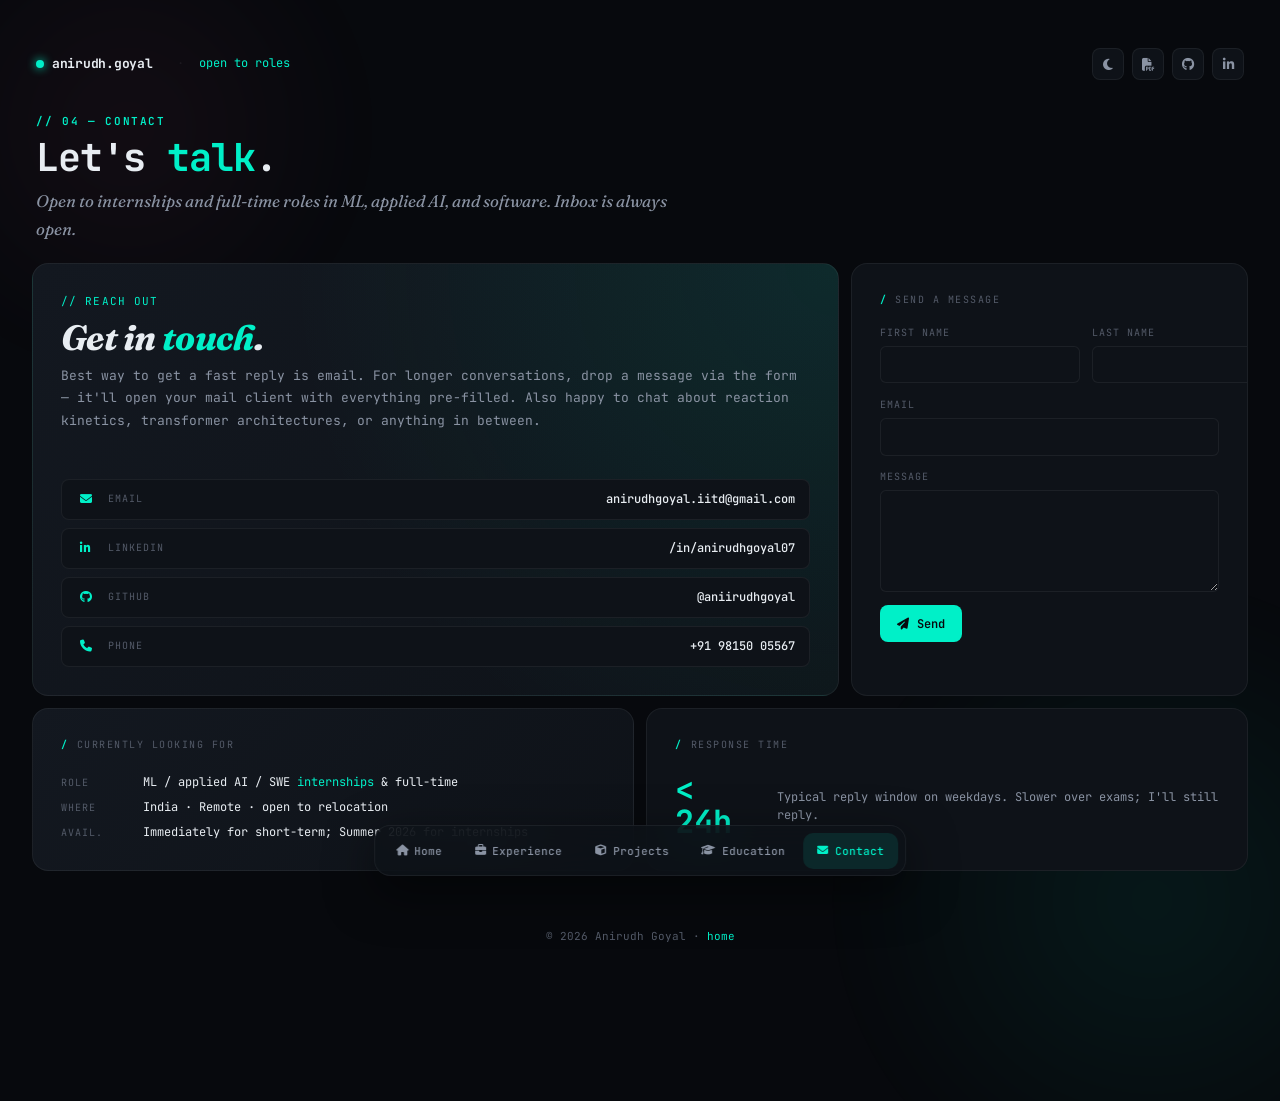
==== contact.html @ c74dbbbf "Initial commit: Portfolio" ====
<!DOCTYPE html>
<html lang="en">
<head>
<meta charset="UTF-8">
<meta name="viewport" content="width=device-width, initial-scale=1.0">
<title>Contact — Anirudh Goyal</title>
<meta name="description" content="Contact Anirudh Goyal — IIT Delhi Chemical Engineering. Open to ML, applied AI, and software roles.">

<link rel="preconnect" href="https://fonts.googleapis.com">
<link rel="preconnect" href="https://fonts.gstatic.com" crossorigin>
<link href="https://fonts.googleapis.com/css2?family=JetBrains+Mono:wght@300;400;500;600;700&family=Fraunces:ital,opsz,wght@0,9..144,400;0,9..144,500;0,9..144,700;1,9..144,400;1,9..144,500&display=swap" rel="stylesheet">
<link rel="stylesheet" href="https://cdnjs.cloudflare.com/ajax/libs/font-awesome/6.4.0/css/all.min.css">
<link rel="stylesheet" href="style.css">
</head>
<body>

<div class="app">

    <header class="statusbar">
        <div class="statusbar-left">
            <a href="index.html" class="brand">
                <span class="dot"></span>
                anirudh.goyal
            </a>
            <span class="statusbar-meta">
                <span class="sep">·</span>
                <span class="accent-text">open to roles</span>
            </span>
        </div>
        <div class="statusbar-right">
            <button class="icon-btn" id="theme-toggle" aria-label="Toggle theme">
                <i class="fas fa-moon"></i>
            </button>
            <a class="icon-btn" href="Anirudh_Goyal_Tech_CV.pdf" target="_blank" rel="noopener" title="Resume PDF">
                <i class="fas fa-file-pdf"></i>
            </a>
            <a class="icon-btn" href="https://github.com/aniirudhgoyal" target="_blank" rel="noopener" title="GitHub">
                <i class="fab fa-github"></i>
            </a>
            <a class="icon-btn" href="https://www.linkedin.com/in/anirudhgoyal07/" target="_blank" rel="noopener" title="LinkedIn">
                <i class="fab fa-linkedin-in"></i>
            </a>
        </div>
    </header>

    <div class="page-header">
        <p class="page-eyebrow">// 04 — Contact</p>
        <h1 class="page-title">Let's <span class="accent">talk</span>.</h1>
        <p class="page-subtitle">Open to internships and full-time roles in ML, applied AI, and software. Inbox is always open.</p>
    </div>

    <div class="bento">

        <!-- Main contact card -->
        <section class="tile tile-4x2 tile-contact interactive">
            <p class="contact-pre">// reach out</p>
            <h3 class="contact-title">Get in <span class="accent">touch</span>.</h3>
            <p class="contact-text">
                Best way to get a fast reply is email. For longer conversations, drop a message via the form — it'll open your mail client with everything pre-filled. Also happy to chat about reaction kinetics, transformer architectures, or anything in between.
            </p>
            <div class="contact-links">
                <a class="contact-row" href="mailto:anirudhgoyal.iitd@gmail.com">
                    <span class="icon"><i class="fas fa-envelope"></i></span>
                    <span class="label">Email</span>
                    <span class="value">anirudhgoyal.iitd@gmail.com</span>
                </a>
                <a class="contact-row" href="https://www.linkedin.com/in/anirudhgoyal07/" target="_blank" rel="noopener">
                    <span class="icon"><i class="fab fa-linkedin-in"></i></span>
                    <span class="label">LinkedIn</span>
                    <span class="value">/in/anirudhgoyal07</span>
                </a>
                <a class="contact-row" href="https://github.com/aniirudhgoyal" target="_blank" rel="noopener">
                    <span class="icon"><i class="fab fa-github"></i></span>
                    <span class="label">GitHub</span>
                    <span class="value">@aniirudhgoyal</span>
                </a>
                <a class="contact-row" href="tel:+919815005567">
                    <span class="icon"><i class="fas fa-phone"></i></span>
                    <span class="label">Phone</span>
                    <span class="value">+91 98150 05567</span>
                </a>
            </div>
        </section>

        <!-- Contact form -->
        <section class="tile tile-2x2 interactive">
            <div class="tile-label"><span class="num">/</span> Send a message</div>
            <form id="contact-form" class="contact-form">
                <div class="form-row">
                    <div class="form-field">
                        <label for="fn">First name</label>
                        <input type="text" id="fn" name="first_name" autocomplete="given-name" required>
                    </div>
                    <div class="form-field">
                        <label for="ln">Last name</label>
                        <input type="text" id="ln" name="last_name" autocomplete="family-name" required>
                    </div>
                </div>
                <div class="form-field">
                    <label for="em">Email</label>
                    <input type="email" id="em" name="email" autocomplete="email" required>
                </div>
                <div class="form-field">
                    <label for="msg">Message</label>
                    <textarea id="msg" name="message" rows="5" required></textarea>
                </div>
                <button type="submit" class="btn btn-primary" style="align-self: flex-start;">
                    <i class="fas fa-paper-plane"></i> Send
                </button>
                <p class="form-status" role="status" aria-live="polite"></p>
            </form>
        </section>

        <!-- Currently looking for -->
        <section class="tile tile-3x1 tile-now interactive">
            <div class="tile-label"><span class="num">/</span> Currently looking for</div>
            <div class="now-grid" style="gap: 0.4rem;">
                <div class="now-row">
                    <div class="key">Role</div>
                    <div class="val">ML / applied AI / SWE <span class="accent">internships</span> &amp; full-time</div>
                </div>
                <div class="now-row">
                    <div class="key">Where</div>
                    <div class="val">India · Remote · open to relocation</div>
                </div>
                <div class="now-row">
                    <div class="key">Avail.</div>
                    <div class="val">Immediately for short-term; Summer 2026 for internships</div>
                </div>
            </div>
        </section>

        <!-- Response time -->
        <section class="tile tile-3x1 interactive">
            <div class="tile-label"><span class="num">/</span> Response time</div>
            <div style="display: flex; align-items: center; gap: 1rem; flex: 1;">
                <div style="font-family: var(--mono); font-size: 2rem; font-weight: 700; color: var(--accent); line-height: 1;">&lt; 24h</div>
                <div style="font-size: 12px; color: var(--text-dim); line-height: 1.5;">
                    Typical reply window on weekdays. Slower over exams; I'll still reply.
                </div>
            </div>
        </section>

    </div>

    <footer class="foot">
        © 2026 Anirudh Goyal · <a href="index.html">home</a>
    </footer>
</div>

<nav class="dock" aria-label="Site navigation">
    <a href="index.html"><i class="fas fa-house"></i><span>Home</span></a>
    <a href="experience.html"><i class="fas fa-briefcase"></i><span>Experience</span></a>
    <a href="projects.html"><i class="fas fa-cube"></i><span>Projects</span></a>
    <a href="education.html"><i class="fas fa-graduation-cap"></i><span>Education</span></a>
    <a href="contact.html"><i class="fas fa-envelope"></i><span>Contact</span></a>
</nav>

<script src="script.js" defer></script>
</body>
</html>
---- style.css ----
/* =============================================================
   ANIRUDH GOYAL — BENTO PORTFOLIO (multi-page)
   ============================================================= */

:root {
    --bg: #07090d;
    --tile: #0e1218;
    --tile-2: #131820;
    --border: rgba(255, 255, 255, 0.06);
    --border-bright: rgba(0, 240, 200, 0.4);
    --text: #e8edf2;
    --text-dim: #8a93a3;
    --text-faint: #535a68;
    --accent: #00f0c8;
    --accent-soft: rgba(0, 240, 200, 0.1);
    --pink: #ff6b9d;
    --yellow: #ffd166;
    --mono: 'JetBrains Mono', ui-monospace, Menlo, monospace;
    --serif: 'Fraunces', Georgia, serif;
    --radius: 16px;
    --tile-pad: clamp(1.25rem, 2.5vw, 1.75rem);
}

body.light {
    --bg: #f5f1e8;
    --tile: #faf6ec;
    --tile-2: #f0eadc;
    --border: rgba(20, 25, 30, 0.08);
    --border-bright: rgba(0, 122, 90, 0.4);
    --text: #1a1d22;
    --text-dim: #555b66;
    --text-faint: #8a8f99;
    --accent: #007a5a;
    --accent-soft: rgba(0, 122, 90, 0.08);
}

* { margin: 0; padding: 0; box-sizing: border-box; }
html { scroll-behavior: smooth; }
body {
    font-family: var(--mono);
    background: var(--bg);
    color: var(--text);
    line-height: 1.65;
    font-size: 14px;
    -webkit-font-smoothing: antialiased;
    overflow-x: hidden;
    min-height: 100vh;
    padding-bottom: 100px;
}

/* Background glows */
body::before {
    content: '';
    position: fixed;
    width: 60vw;
    height: 60vw;
    bottom: -30vw;
    right: -20vw;
    background: radial-gradient(circle, var(--accent) 0%, transparent 60%);
    opacity: 0.07;
    pointer-events: none;
    z-index: 0;
    filter: blur(40px);
}
body::after {
    content: '';
    position: fixed;
    width: 40vw;
    height: 40vw;
    top: -10vw;
    left: -10vw;
    background: radial-gradient(circle, var(--pink) 0%, transparent 70%);
    opacity: 0.05;
    pointer-events: none;
    z-index: 0;
    filter: blur(40px);
}

::selection { background: var(--accent); color: var(--bg); }
::-webkit-scrollbar { width: 10px; }
::-webkit-scrollbar-track { background: var(--bg); }
::-webkit-scrollbar-thumb { background: rgba(255,255,255,0.08); border-radius: 5px; }
::-webkit-scrollbar-thumb:hover { background: var(--accent); }

/* =============================================================
   LAYOUT
   ============================================================= */

.app {
    max-width: 1280px;
    margin: 0 auto;
    padding: clamp(1rem, 3vw, 2rem);
    padding-top: clamp(1.5rem, 4vw, 2.5rem);
    position: relative;
    z-index: 1;
}

.statusbar {
    display: flex;
    align-items: center;
    justify-content: space-between;
    margin-bottom: 1.5rem;
    padding: 0.5rem 0.25rem;
    flex-wrap: wrap;
    gap: 1rem;
}
.statusbar-left {
    display: flex;
    align-items: center;
    gap: 1rem;
    font-size: 12px;
    color: var(--text-faint);
    flex-wrap: wrap;
}
.brand {
    font-family: var(--mono);
    font-weight: 700;
    font-size: 13px;
    color: var(--text);
    text-decoration: none;
    display: inline-flex;
    align-items: center;
    gap: 0.5rem;
    letter-spacing: -0.02em;
}
.brand .dot {
    width: 8px; height: 8px;
    background: var(--accent);
    border-radius: 50%;
    box-shadow: 0 0 10px var(--accent);
    animation: pulse 2s ease-in-out infinite;
}
@keyframes pulse {
    0%, 100% { opacity: 1; transform: scale(1); }
    50% { opacity: 0.4; transform: scale(1.3); }
}
.statusbar-meta {
    color: var(--text-faint);
}
.statusbar-meta .sep {
    margin: 0 0.5rem;
    color: var(--border);
}
.statusbar .accent-text { color: var(--accent); }
.statusbar-right {
    display: flex;
    gap: 0.5rem;
    align-items: center;
}
.icon-btn {
    width: 32px;
    height: 32px;
    border-radius: 8px;
    background: var(--tile);
    border: 1px solid var(--border);
    color: var(--text-dim);
    display: inline-flex;
    align-items: center;
    justify-content: center;
    cursor: pointer;
    transition: all 0.2s ease;
    text-decoration: none;
    font-size: 13px;
}
.icon-btn:hover {
    color: var(--accent);
    border-color: var(--border-bright);
    transform: translateY(-1px);
}

/* =============================================================
   PAGE HEADER (used on non-home pages)
   ============================================================= */

.page-header {
    margin-bottom: 1.25rem;
    padding: 0 0.25rem;
}
.page-eyebrow {
    font-size: 11px;
    color: var(--accent);
    text-transform: uppercase;
    letter-spacing: 0.15em;
    margin-bottom: 0.5rem;
    font-weight: 600;
}
.page-title {
    font-family: var(--mono);
    font-size: clamp(1.6rem, 3.5vw, 2.4rem);
    font-weight: 700;
    line-height: 1.05;
    letter-spacing: -0.03em;
    margin-bottom: 0.6rem;
    color: var(--text);
}
.page-title .accent { color: var(--accent); }
.page-subtitle {
    font-family: var(--serif);
    font-style: italic;
    font-size: clamp(0.95rem, 1.4vw, 1.05rem);
    color: var(--text-dim);
    max-width: 60ch;
}

/* =============================================================
   THE BENTO GRID
   ============================================================= */

.bento {
    display: grid;
    grid-template-columns: repeat(6, 1fr);
    grid-auto-rows: minmax(120px, auto);
    gap: 12px;
}

.tile {
    background: var(--tile);
    border: 1px solid var(--border);
    border-radius: var(--radius);
    padding: var(--tile-pad);
    position: relative;
    overflow: hidden;
    transition: border-color 0.25s ease, transform 0.25s ease;
    display: flex;
    flex-direction: column;
}
.tile:hover {
    border-color: var(--border-bright);
}
.tile.interactive::before {
    content: '';
    position: absolute;
    inset: 0;
    background: radial-gradient(circle at var(--mx, 50%) var(--my, 50%), var(--accent-soft), transparent 50%);
    opacity: 0;
    transition: opacity 0.3s ease;
    pointer-events: none;
}
.tile.interactive:hover::before { opacity: 1; }

.tile-label {
    font-size: 10px;
    text-transform: uppercase;
    letter-spacing: 0.15em;
    color: var(--text-faint);
    display: flex;
    align-items: center;
    gap: 0.5rem;
    margin-bottom: 1rem;
}
.tile-label .num {
    color: var(--accent);
    font-weight: 600;
}

/* Tile sizes */
.tile-1x1 { grid-column: span 1; grid-row: span 1; }
.tile-2x1 { grid-column: span 2; grid-row: span 1; }
.tile-3x1 { grid-column: span 3; grid-row: span 1; }
.tile-4x1 { grid-column: span 4; grid-row: span 1; }
.tile-2x2 { grid-column: span 2; grid-row: span 2; }
.tile-3x2 { grid-column: span 3; grid-row: span 2; }
.tile-4x2 { grid-column: span 4; grid-row: span 2; }
.tile-6x1 { grid-column: span 6; grid-row: span 1; }
.tile-6x2 { grid-column: span 6; grid-row: span 2; }
.tile-3x3 { grid-column: span 3; grid-row: span 3; }

/* =============================================================
   HERO TILE (home)
   ============================================================= */

.tile-hero {
    background: linear-gradient(135deg, var(--tile) 0%, var(--tile-2) 100%);
    padding: clamp(1.75rem, 3vw, 2.5rem);
    position: relative;
}
.tile-hero::after {
    content: '';
    position: absolute;
    top: 0; left: 0; right: 0;
    height: 1px;
    background: linear-gradient(90deg, transparent, var(--accent), transparent);
    opacity: 0.7;
}
.hero-prompt {
    color: var(--accent);
    font-size: 12px;
    margin-bottom: 0.75rem;
    display: flex;
    align-items: center;
    gap: 0.5rem;
}
.hero-prompt::before {
    content: '~$';
    color: var(--text-faint);
    font-weight: 600;
}
.hero-name {
    font-family: var(--mono);
    font-size: clamp(2.2rem, 5vw, 3.6rem);
    font-weight: 700;
    line-height: 0.95;
    letter-spacing: -0.04em;
    margin-bottom: 0.75rem;
    color: var(--text);
}
.hero-name .accent {
    color: var(--accent);
}
.hero-role {
    font-family: var(--serif);
    font-size: clamp(1rem, 1.6vw, 1.25rem);
    font-style: italic;
    color: var(--text-dim);
    margin-bottom: 1.5rem;
    line-height: 1.4;
    display: flex;
    align-items: baseline;
    gap: 0.45em;
    flex-wrap: wrap;
}
.hero-role .lead {
    color: var(--text-dim);
}
.hero-role .typed-wrap {
    display: inline-flex;
    align-items: baseline;
    min-width: 14ch;
}
.hero-role .typed {
    color: var(--accent);
    font-style: normal;
    font-family: var(--mono);
    font-size: 0.92em;
    font-weight: 500;
}
.cursor {
    display: inline-block;
    width: 2px;
    background: var(--accent);
    margin-left: 3px;
    height: 0.85em;
    align-self: center;
    animation: blink 0.9s step-end infinite;
}
@keyframes blink {
    0%, 49% { opacity: 1; }
    50%, 100% { opacity: 0; }
}
.hero-bio {
    color: var(--text-dim);
    font-size: 13.5px;
    line-height: 1.7;
    margin-bottom: 1.5rem;
    max-width: 50ch;
}
.hero-bio strong { color: var(--text); }
.hero-cta {
    display: flex;
    gap: 0.5rem;
    flex-wrap: wrap;
    margin-top: auto;
}

/* Buttons */
.btn {
    display: inline-flex;
    align-items: center;
    gap: 0.5rem;
    padding: 0.6rem 1rem;
    border-radius: 8px;
    font-family: var(--mono);
    font-size: 12px;
    font-weight: 600;
    text-decoration: none;
    border: 1px solid transparent;
    cursor: pointer;
    transition: all 0.2s ease;
    background: transparent;
    color: var(--text);
}
.btn-primary {
    background: var(--accent);
    color: var(--bg);
}
.btn-primary:hover {
    transform: translateY(-1px);
    box-shadow: 0 6px 16px rgba(0, 240, 200, 0.3);
}
.btn-ghost {
    border-color: var(--border);
    color: var(--text-dim);
}
.btn-ghost:hover {
    border-color: var(--accent);
    color: var(--accent);
}

/* =============================================================
   STAT TILES
   ============================================================= */

.tile-stat { justify-content: space-between; }
.stat-value {
    font-family: var(--mono);
    font-size: clamp(1.5rem, 3vw, 2.1rem);
    font-weight: 700;
    color: var(--accent);
    line-height: 1;
    letter-spacing: -0.03em;
    margin-bottom: 0.4rem;
}
.stat-meta {
    font-size: 11px;
    color: var(--text-faint);
    line-height: 1.5;
}
.stat-meta strong { color: var(--text-dim); font-weight: 500; }

/* =============================================================
   NOW TILE
   ============================================================= */

.tile-now { background: linear-gradient(135deg, var(--tile-2), var(--tile)); }
.now-grid {
    display: flex;
    flex-direction: column;
    gap: 0.65rem;
    margin-top: 0.25rem;
}
.now-row {
    display: flex;
    align-items: flex-start;
    gap: 0.75rem;
    font-size: 12px;
}
.now-row .key {
    color: var(--text-faint);
    width: 70px;
    flex-shrink: 0;
    text-transform: uppercase;
    font-size: 10px;
    letter-spacing: 0.1em;
    padding-top: 2px;
}
.now-row .val {
    color: var(--text);
    flex: 1;
    line-height: 1.5;
}
.now-row .val .accent { color: var(--accent); }

/* =============================================================
   STACK TILE
   ============================================================= */

.stack-group { margin-bottom: 1rem; }
.stack-group:last-child { margin-bottom: 0; }
.stack-group-label {
    font-size: 10px;
    color: var(--text-faint);
    text-transform: uppercase;
    letter-spacing: 0.12em;
    margin-bottom: 0.5rem;
}
.stack-chips {
    display: flex;
    flex-wrap: wrap;
    gap: 4px;
}
.chip {
    font-size: 11px;
    padding: 0.25rem 0.6rem;
    background: var(--tile-2);
    border: 1px solid var(--border);
    border-radius: 4px;
    color: var(--text-dim);
    transition: all 0.15s ease;
}
.chip:hover {
    color: var(--accent);
    border-color: var(--border-bright);
}

/* =============================================================
   EXPERIENCE TILES
   ============================================================= */

.tile-exp { position: relative; }
.exp-header {
    display: flex;
    justify-content: space-between;
    align-items: flex-start;
    margin-bottom: 0.5rem;
    gap: 0.75rem;
}
.exp-company {
    font-family: var(--mono);
    font-size: 1.1rem;
    font-weight: 700;
    color: var(--text);
    margin-bottom: 0.2rem;
    letter-spacing: -0.01em;
}
.exp-role {
    font-family: var(--serif);
    font-style: italic;
    font-size: 13.5px;
    color: var(--accent);
    margin-bottom: 0.75rem;
    line-height: 1.3;
}
.exp-date {
    font-size: 10px;
    color: var(--text-faint);
    text-transform: uppercase;
    letter-spacing: 0.12em;
    text-align: right;
    line-height: 1.5;
    flex-shrink: 0;
    white-space: nowrap;
}
.exp-list {
    list-style: none;
    margin-top: 0.5rem;
    flex: 1;
}
.exp-list li {
    color: var(--text-dim);
    font-size: 12.5px;
    line-height: 1.65;
    padding-left: 14px;
    position: relative;
    margin-bottom: 0.5rem;
}
.exp-list li::before {
    content: '→';
    position: absolute;
    left: 0;
    color: var(--accent);
    font-weight: 600;
    font-size: 11px;
}
.exp-list strong { color: var(--text); font-weight: 600; }
.exp-tags {
    display: flex;
    flex-wrap: wrap;
    gap: 4px;
    margin-top: 1rem;
    padding-top: 0.8rem;
    border-top: 1px dashed var(--border);
}
.exp-tags .chip {
    background: var(--accent-soft);
    color: var(--accent);
    border-color: var(--border-bright);
}

/* =============================================================
   PROJECT TILES
   ============================================================= */

.tile-project { position: relative; }
.project-num {
    position: absolute;
    top: var(--tile-pad);
    right: var(--tile-pad);
    font-size: 11px;
    color: var(--text-faint);
    font-weight: 600;
}
.project-icon {
    width: 38px; height: 38px;
    border-radius: 8px;
    background: var(--accent-soft);
    border: 1px solid var(--border-bright);
    display: inline-flex;
    align-items: center;
    justify-content: center;
    color: var(--accent);
    font-size: 14px;
    margin-bottom: 1rem;
}
.project-title {
    font-family: var(--mono);
    font-size: 16px;
    font-weight: 700;
    color: var(--text);
    margin-bottom: 0.4rem;
    letter-spacing: -0.01em;
}
.project-desc {
    color: var(--text-dim);
    font-size: 12.5px;
    line-height: 1.65;
    margin-bottom: 1rem;
    flex: 1;
}
.project-desc strong { color: var(--text); }
.project-results {
    display: flex;
    flex-wrap: wrap;
    gap: 0.75rem;
    margin-bottom: 1rem;
    padding: 0.75rem;
    background: var(--accent-soft);
    border: 1px dashed var(--border-bright);
    border-radius: 8px;
}
.project-results .result {
    flex: 1;
    min-width: 80px;
}
.project-results .result-label {
    font-size: 9px;
    text-transform: uppercase;
    letter-spacing: 0.1em;
    color: var(--text-faint);
    margin-bottom: 0.25rem;
}
.project-results .result-value {
    font-family: var(--mono);
    font-size: 14px;
    font-weight: 700;
    color: var(--accent);
}
.project-footer {
    display: flex;
    align-items: center;
    justify-content: space-between;
    margin-top: auto;
    padding-top: 0.75rem;
    border-top: 1px dashed var(--border);
    gap: 0.75rem;
}
.project-stack {
    display: flex;
    flex-wrap: wrap;
    gap: 4px;
}
.project-stack .chip { font-size: 10px; padding: 0.2rem 0.5rem; }
.project-link {
    color: var(--text-dim);
    text-decoration: none;
    font-size: 13px;
    transition: all 0.2s ease;
    flex-shrink: 0;
    width: 28px; height: 28px;
    border-radius: 6px;
    border: 1px solid var(--border);
    display: inline-flex;
    align-items: center;
    justify-content: center;
}
.project-link:hover {
    color: var(--accent);
    border-color: var(--accent);
}

/* =============================================================
   EDUCATION
   ============================================================= */

.tile-edu { background: linear-gradient(135deg, var(--tile), var(--tile-2)); }
.edu-school {
    font-family: var(--mono);
    font-size: 1rem;
    font-weight: 700;
    color: var(--text);
    margin-bottom: 0.2rem;
}
.edu-degree {
    font-family: var(--serif);
    font-style: italic;
    color: var(--accent);
    font-size: 13px;
    margin-bottom: 0.75rem;
}
.edu-meta {
    display: flex;
    gap: 1rem;
    flex-wrap: wrap;
    font-size: 11px;
    color: var(--text-faint);
    margin-bottom: 1rem;
    padding-bottom: 0.85rem;
    border-bottom: 1px dashed var(--border);
}
.edu-meta .gpa {
    color: var(--accent);
    font-weight: 600;
    font-size: 12px;
}
.edu-coursework-label {
    font-size: 10px;
    color: var(--text-faint);
    text-transform: uppercase;
    letter-spacing: 0.12em;
    margin-bottom: 0.5rem;
}
.edu-courses {
    display: flex;
    flex-wrap: wrap;
    gap: 4px;
}
.school-line {
    display: flex;
    justify-content: space-between;
    align-items: center;
    padding: 0.65rem 0;
    border-bottom: 1px dashed var(--border);
    gap: 1rem;
}
.school-line:last-child { border-bottom: none; }
.school-name {
    font-size: 12px;
    color: var(--text-dim);
}
.school-name strong { color: var(--text); font-weight: 600; }
.school-grade {
    font-family: var(--mono);
    color: var(--accent);
    font-size: 12px;
    font-weight: 600;
    flex-shrink: 0;
}

/* =============================================================
   RECOGNITION
   ============================================================= */

.tile-recognition { background: linear-gradient(135deg, rgba(0, 240, 200, 0.04), var(--tile)); }
.rec-grid {
    display: flex;
    flex-direction: column;
    gap: 0.6rem;
}
.rec-row {
    display: flex;
    align-items: baseline;
    gap: 1rem;
    padding: 0.5rem 0;
    border-bottom: 1px dashed var(--border);
}
.rec-row:last-child { border-bottom: none; }
.rec-year {
    font-family: var(--mono);
    font-size: 11px;
    color: var(--accent);
    font-weight: 600;
    width: 42px;
    flex-shrink: 0;
}
.rec-text {
    font-size: 12px;
    color: var(--text-dim);
    line-height: 1.5;
    flex: 1;
}
.rec-text strong { color: var(--text); font-weight: 600; }

/* =============================================================
   CONTACT
   ============================================================= */

.tile-contact {
    background:
        radial-gradient(circle at 100% 0%, var(--accent-soft), transparent 60%),
        linear-gradient(135deg, var(--tile-2), var(--tile));
}
.contact-title {
    font-family: var(--serif);
    font-size: clamp(1.5rem, 3vw, 2.2rem);
    font-style: italic;
    line-height: 1.1;
    margin-bottom: 0.5rem;
    color: var(--text);
    letter-spacing: -0.02em;
}
.contact-title .accent { color: var(--accent); }
.contact-pre {
    font-size: 11px;
    color: var(--accent);
    margin-bottom: 0.5rem;
    text-transform: uppercase;
    letter-spacing: 0.1em;
}
.contact-text {
    color: var(--text-dim);
    font-size: 13px;
    line-height: 1.7;
    margin-bottom: 1.25rem;
}
.contact-links {
    display: flex;
    flex-direction: column;
    gap: 0.5rem;
    margin-top: auto;
}
.contact-row {
    display: flex;
    align-items: center;
    gap: 0.75rem;
    padding: 0.6rem 0.85rem;
    border-radius: 8px;
    background: var(--tile);
    border: 1px solid var(--border);
    color: var(--text);
    text-decoration: none;
    font-size: 12px;
    transition: all 0.2s ease;
}
.contact-row:hover {
    border-color: var(--accent);
    transform: translateX(3px);
}
.contact-row .icon {
    color: var(--accent);
    width: 20px;
    text-align: center;
}
.contact-row .label {
    color: var(--text-faint);
    text-transform: uppercase;
    font-size: 10px;
    letter-spacing: 0.1em;
    margin-right: auto;
}
.contact-row .value {
    color: var(--text);
    font-weight: 500;
}

/* =============================================================
   CLOCK / QUOTE
   ============================================================= */

.tile-clock {
    background: var(--tile);
    text-align: center;
    justify-content: center;
    align-items: center;
}
.clock-time {
    font-family: var(--mono);
    font-size: clamp(1.4rem, 2.8vw, 2rem);
    font-weight: 700;
    color: var(--text);
    letter-spacing: -0.02em;
    line-height: 1;
    margin-bottom: 0.4rem;
}
.clock-zone {
    font-size: 10px;
    color: var(--text-faint);
    text-transform: uppercase;
    letter-spacing: 0.1em;
}

.tile-quote {
    background:
        radial-gradient(circle at 0% 100%, rgba(255, 107, 157, 0.06), transparent 50%),
        var(--tile);
    justify-content: center;
}
.quote-text {
    font-family: var(--serif);
    font-style: italic;
    font-size: clamp(0.95rem, 1.4vw, 1.1rem);
    line-height: 1.4;
    color: var(--text-dim);
    margin-bottom: 0.5rem;
}
.quote-text::before {
    content: '"';
    color: var(--pink);
    font-size: 2em;
    line-height: 0;
    vertical-align: -0.4em;
    margin-right: 4px;
}
.quote-author {
    font-size: 10px;
    color: var(--text-faint);
    text-transform: uppercase;
    letter-spacing: 0.12em;
    margin-top: auto;
}

/* =============================================================
   CONTACT FORM
   ============================================================= */

.contact-form {
    display: flex;
    flex-direction: column;
    gap: 0.85rem;
}
.form-row {
    display: grid;
    grid-template-columns: 1fr 1fr;
    gap: 0.75rem;
}
.form-field {
    display: flex;
    flex-direction: column;
    gap: 0.3rem;
}
.form-field label {
    font-size: 10px;
    color: var(--text-faint);
    text-transform: uppercase;
    letter-spacing: 0.1em;
}
.form-field input,
.form-field textarea {
    background: var(--tile);
    border: 1px solid var(--border);
    border-radius: 6px;
    padding: 0.6rem 0.8rem;
    color: var(--text);
    font-family: var(--mono);
    font-size: 12px;
    transition: all 0.2s ease;
}
.form-field input:focus,
.form-field textarea:focus {
    outline: none;
    border-color: var(--accent);
    box-shadow: 0 0 0 3px var(--accent-soft);
}
.form-field textarea {
    resize: vertical;
    min-height: 90px;
}
.form-status {
    font-size: 11px;
    color: var(--accent);
    min-height: 1em;
}

/* =============================================================
   FLOATING DOCK NAV
   ============================================================= */

.dock {
    position: fixed;
    bottom: 1.5rem;
    left: 50%;
    transform: translateX(-50%);
    z-index: 100;
    display: flex;
    align-items: center;
    gap: 0.25rem;
    padding: 0.4rem;
    background: rgba(14, 18, 24, 0.85);
    backdrop-filter: blur(20px);
    -webkit-backdrop-filter: blur(20px);
    border: 1px solid var(--border);
    border-radius: 16px;
    box-shadow: 0 16px 48px rgba(0, 0, 0, 0.5);
}
body.light .dock { background: rgba(250, 246, 236, 0.85); }
.dock a {
    padding: 0.55rem 0.9rem;
    border-radius: 10px;
    color: var(--text-dim);
    text-decoration: none;
    font-size: 11px;
    font-weight: 500;
    transition: all 0.2s ease;
    display: inline-flex;
    align-items: center;
    gap: 0.4rem;
    white-space: nowrap;
}
.dock a:hover {
    color: var(--accent);
    background: var(--accent-soft);
}
.dock a.active {
    color: var(--accent);
    background: var(--accent-soft);
}

/* =============================================================
   FOOTER
   ============================================================= */

footer.foot {
    margin-top: 2rem;
    padding: 1.5rem 0.5rem;
    text-align: center;
    font-size: 11px;
    color: var(--text-faint);
}
footer.foot a {
    color: var(--accent);
    text-decoration: none;
}

/* =============================================================
   TILE REVEAL ANIMATION
   ============================================================= */

.tile {
    opacity: 0;
    transform: translateY(20px);
}
.tile.in-view {
    animation: tileReveal 0.6s cubic-bezier(0.4, 0, 0.2, 1) forwards;
}
@keyframes tileReveal {
    to { opacity: 1; transform: translateY(0); }
}

/* Fallback: if JS doesn't run within 1.5s, show tiles anyway */
.no-anim .tile { opacity: 1; transform: none; }

@media (prefers-reduced-motion: reduce) {
    .tile { opacity: 1; transform: none; animation: none; }
    .brand .dot { animation: none; }
    .cursor { animation: none; }
}

/* =============================================================
   RESPONSIVE
   ============================================================= */

@media (max-width: 1100px) {
    .bento { grid-template-columns: repeat(4, 1fr); }
    .tile-4x2, .tile-4x1 { grid-column: span 4; }
    .tile-3x2, .tile-3x1 { grid-column: span 4; }
    .tile-6x1, .tile-6x2 { grid-column: span 4; }
    .tile-3x3 { grid-column: span 4; grid-row: span 2; }
}
@media (max-width: 700px) {
    .bento { grid-template-columns: repeat(2, 1fr); gap: 10px; }
    .tile-2x2, .tile-2x1, .tile-3x2, .tile-3x1, .tile-4x2, .tile-4x1, .tile-6x1, .tile-6x2, .tile-3x3 {
        grid-column: span 2;
        grid-row: auto;
    }
    .tile-1x1 { grid-column: span 1; }
    .app { padding: 1rem; padding-top: 1.5rem; }
    .dock { bottom: 1rem; padding: 0.3rem; max-width: calc(100vw - 2rem); overflow-x: auto; }
    .dock a { padding: 0.45rem 0.65rem; font-size: 10px; }
    .dock a span { display: none; }
    body { padding-bottom: 80px; }
    .form-row { grid-template-columns: 1fr; }
}
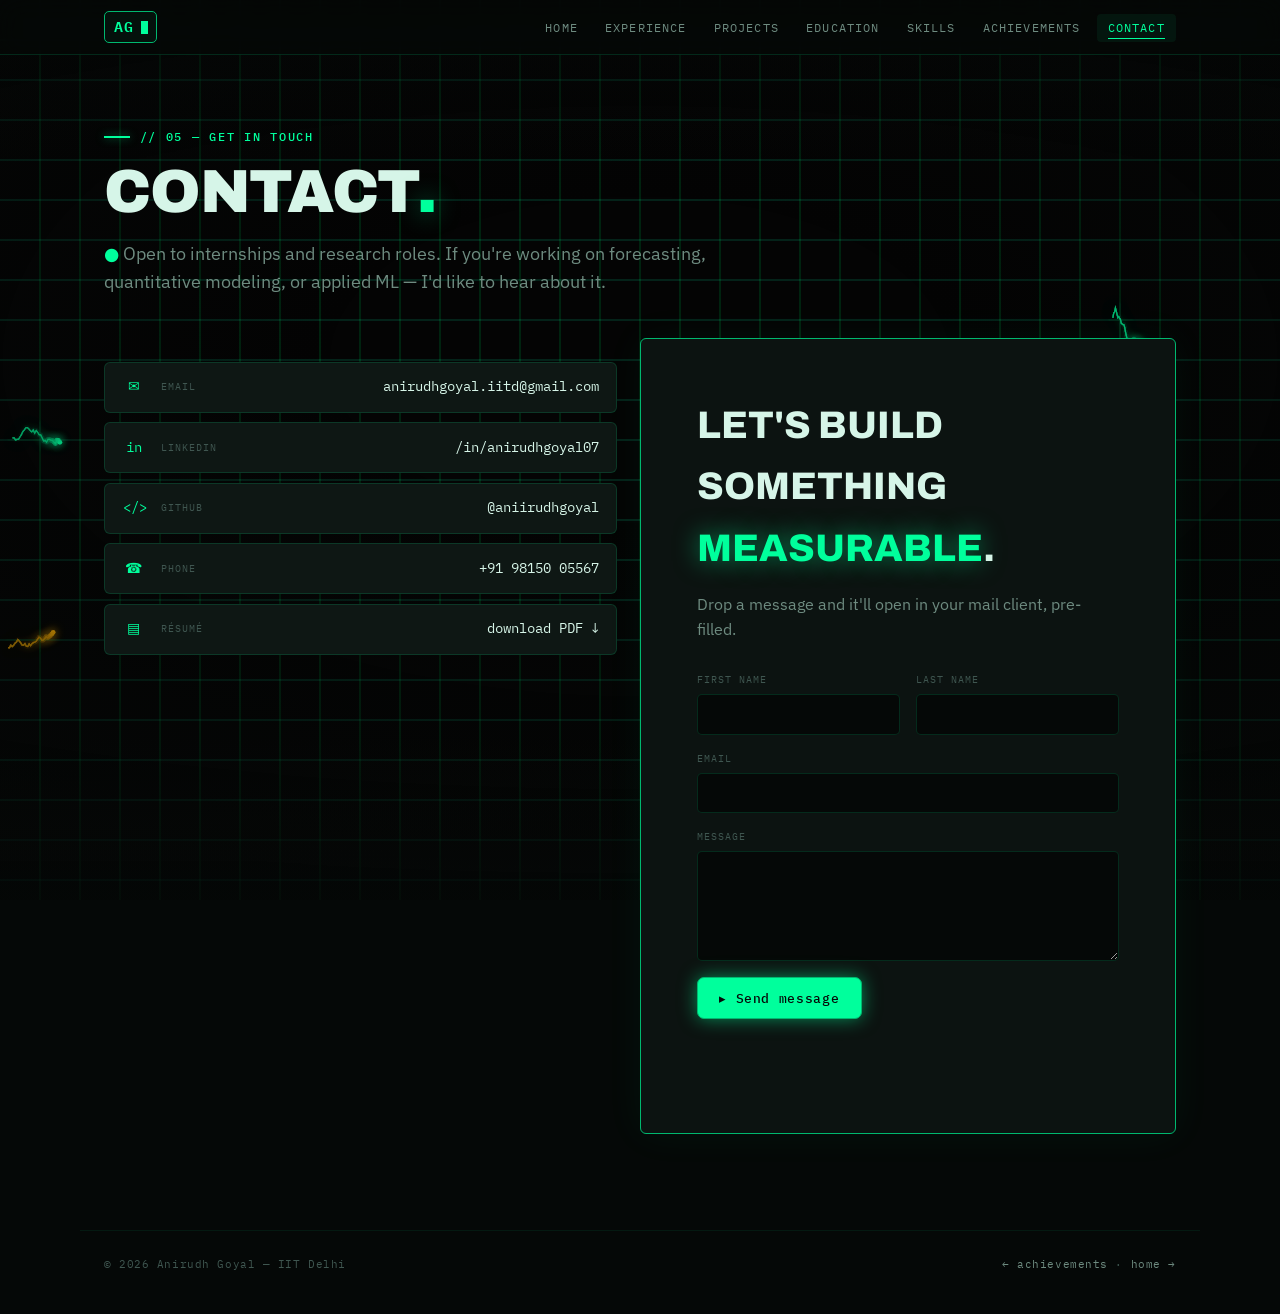
==== commit dd5a0bda: "“changed”" ====
--- a/contact.html
+++ b/contact.html
@@ -4,157 +4,95 @@
 <meta charset="UTF-8">
 <meta name="viewport" content="width=device-width, initial-scale=1.0">
 <title>Contact — Anirudh Goyal</title>
-<meta name="description" content="Contact Anirudh Goyal — IIT Delhi Chemical Engineering. Open to ML, applied AI, and software roles.">
-
+<meta name="description" content="Contact Anirudh Goyal — open to internships and research roles in ML, forecasting, and quantitative modeling.">
 <link rel="preconnect" href="https://fonts.googleapis.com">
 <link rel="preconnect" href="https://fonts.gstatic.com" crossorigin>
-<link href="https://fonts.googleapis.com/css2?family=JetBrains+Mono:wght@300;400;500;600;700&family=Fraunces:ital,opsz,wght@0,9..144,400;0,9..144,500;0,9..144,700;1,9..144,400;1,9..144,500&display=swap" rel="stylesheet">
-<link rel="stylesheet" href="https://cdnjs.cloudflare.com/ajax/libs/font-awesome/6.4.0/css/all.min.css">
+<link href="https://fonts.googleapis.com/css2?family=Archivo:wght@500;700;800;900&family=IBM+Plex+Sans:wght@400;500;600&family=IBM+Plex+Mono:wght@400;500;600&display=swap" rel="stylesheet">
 <link rel="stylesheet" href="style.css">
 </head>
 <body>
 
-<div class="app">
+<canvas id="walks" aria-hidden="true"></canvas>
+<div class="vignette" aria-hidden="true"></div>
 
-    <header class="statusbar">
-        <div class="statusbar-left">
-            <a href="index.html" class="brand">
-                <span class="dot"></span>
-                anirudh.goyal
-            </a>
-            <span class="statusbar-meta">
-                <span class="sep">·</span>
-                <span class="accent-text">open to roles</span>
-            </span>
+<nav class="topbar" aria-label="Primary">
+    <div class="topbar-inner">
+        <a class="monogram" href="index.html">AG<span class="blink"></span></a>
+        <ul class="nav-links">
+            <li><a href="index.html">Home</a></li>
+            <li><a href="experience.html">Experience</a></li>
+            <li><a href="projects.html">Projects</a></li>
+            <li><a href="education.html">Education</a></li>
+            <li><a href="skills.html">Skills</a></li>
+            <li><a href="achievements.html">Achievements</a></li>
+            <li><a href="contact.html">Contact</a></li>
+        </ul>
+    </div>
+</nav>
+
+<main class="page">
+    <div class="page-shell">
+        <div class="page-head reveal">
+            <span class="eyebrow">// 05 — get in touch</span>
+            <h1 class="page-title">Contact<span class="accent">.</span></h1>
+            <p class="page-sub"><span style="color:var(--green)">● </span>Open to internships and research roles. If you're working on forecasting, quantitative modeling, or applied ML — I'd like to hear about it.</p>
         </div>
-        <div class="statusbar-right">
-            <button class="icon-btn" id="theme-toggle" aria-label="Toggle theme">
-                <i class="fas fa-moon"></i>
-            </button>
-            <a class="icon-btn" href="Anirudh_Goyal_Tech_CV.pdf" target="_blank" rel="noopener" title="Resume PDF">
-                <i class="fas fa-file-pdf"></i>
-            </a>
-            <a class="icon-btn" href="https://github.com/aniirudhgoyal" target="_blank" rel="noopener" title="GitHub">
-                <i class="fab fa-github"></i>
-            </a>
-            <a class="icon-btn" href="https://www.linkedin.com/in/anirudhgoyal07/" target="_blank" rel="noopener" title="LinkedIn">
-                <i class="fab fa-linkedin-in"></i>
-            </a>
-        </div>
-    </header>
 
-    <div class="page-header">
-        <p class="page-eyebrow">// 04 — Contact</p>
-        <h1 class="page-title">Let's <span class="accent">talk</span>.</h1>
-        <p class="page-subtitle">Open to internships and full-time roles in ML, applied AI, and software. Inbox is always open.</p>
-    </div>
-
-    <div class="bento">
-
-        <!-- Main contact card -->
-        <section class="tile tile-4x2 tile-contact interactive">
-            <p class="contact-pre">// reach out</p>
-            <h3 class="contact-title">Get in <span class="accent">touch</span>.</h3>
-            <p class="contact-text">
-                Best way to get a fast reply is email. For longer conversations, drop a message via the form — it'll open your mail client with everything pre-filled. Also happy to chat about reaction kinetics, transformer architectures, or anything in between.
-            </p>
-            <div class="contact-links">
-                <a class="contact-row" href="mailto:anirudhgoyal.iitd@gmail.com">
-                    <span class="icon"><i class="fas fa-envelope"></i></span>
-                    <span class="label">Email</span>
-                    <span class="value">anirudhgoyal.iitd@gmail.com</span>
-                </a>
-                <a class="contact-row" href="https://www.linkedin.com/in/anirudhgoyal07/" target="_blank" rel="noopener">
-                    <span class="icon"><i class="fab fa-linkedin-in"></i></span>
-                    <span class="label">LinkedIn</span>
-                    <span class="value">/in/anirudhgoyal07</span>
-                </a>
-                <a class="contact-row" href="https://github.com/aniirudhgoyal" target="_blank" rel="noopener">
-                    <span class="icon"><i class="fab fa-github"></i></span>
-                    <span class="label">GitHub</span>
-                    <span class="value">@aniirudhgoyal</span>
-                </a>
-                <a class="contact-row" href="tel:+919815005567">
-                    <span class="icon"><i class="fas fa-phone"></i></span>
-                    <span class="label">Phone</span>
-                    <span class="value">+91 98150 05567</span>
-                </a>
-            </div>
-        </section>
-
-        <!-- Contact form -->
-        <section class="tile tile-2x2 interactive">
-            <div class="tile-label"><span class="num">/</span> Send a message</div>
-            <form id="contact-form" class="contact-form">
-                <div class="form-row">
-                    <div class="form-field">
-                        <label for="fn">First name</label>
-                        <input type="text" id="fn" name="first_name" autocomplete="given-name" required>
-                    </div>
-                    <div class="form-field">
-                        <label for="ln">Last name</label>
-                        <input type="text" id="ln" name="last_name" autocomplete="family-name" required>
-                    </div>
-                </div>
-                <div class="form-field">
-                    <label for="em">Email</label>
-                    <input type="email" id="em" name="email" autocomplete="email" required>
-                </div>
-                <div class="form-field">
-                    <label for="msg">Message</label>
-                    <textarea id="msg" name="message" rows="5" required></textarea>
-                </div>
-                <button type="submit" class="btn btn-primary" style="align-self: flex-start;">
-                    <i class="fas fa-paper-plane"></i> Send
-                </button>
-                <p class="form-status" role="status" aria-live="polite"></p>
-            </form>
-        </section>
-
-        <!-- Currently looking for -->
-        <section class="tile tile-3x1 tile-now interactive">
-            <div class="tile-label"><span class="num">/</span> Currently looking for</div>
-            <div class="now-grid" style="gap: 0.4rem;">
-                <div class="now-row">
-                    <div class="key">Role</div>
-                    <div class="val">ML / applied AI / SWE <span class="accent">internships</span> &amp; full-time</div>
-                </div>
-                <div class="now-row">
-                    <div class="key">Where</div>
-                    <div class="val">India · Remote · open to relocation</div>
-                </div>
-                <div class="now-row">
-                    <div class="key">Avail.</div>
-                    <div class="val">Immediately for short-term; Summer 2026 for internships</div>
+        <div class="grid" style="align-items:start;">
+            <div class="reveal">
+                <div class="contact-rows">
+                    <a class="contact-row" href="mailto:anirudhgoyal.iitd@gmail.com">
+                        <span class="ci">✉</span><span class="cl">email</span><span class="cv">anirudhgoyal.iitd@gmail.com</span>
+                    </a>
+                    <a class="contact-row" href="https://www.linkedin.com/in/anirudhgoyal07/" target="_blank" rel="noopener">
+                        <span class="ci">in</span><span class="cl">linkedin</span><span class="cv">/in/anirudhgoyal07</span>
+                    </a>
+                    <a class="contact-row" href="https://github.com/aniirudhgoyal" target="_blank" rel="noopener">
+                        <span class="ci">&lt;/&gt;</span><span class="cl">github</span><span class="cv">@aniirudhgoyal</span>
+                    </a>
+                    <a class="contact-row" href="tel:+919815005567">
+                        <span class="ci">☎</span><span class="cl">phone</span><span class="cv">+91 98150 05567</span>
+                    </a>
+                    <a class="contact-row" href="Anirudh_Goyal_Tech_CV.pdf" target="_blank" rel="noopener">
+                        <span class="ci">▤</span><span class="cl">résumé</span><span class="cv">download PDF ↓</span>
+                    </a>
                 </div>
             </div>
-        </section>
 
-        <!-- Response time -->
-        <section class="tile tile-3x1 interactive">
-            <div class="tile-label"><span class="num">/</span> Response time</div>
-            <div style="display: flex; align-items: center; gap: 1rem; flex: 1;">
-                <div style="font-family: var(--mono); font-size: 2rem; font-weight: 700; color: var(--accent); line-height: 1;">&lt; 24h</div>
-                <div style="font-size: 12px; color: var(--text-dim); line-height: 1.5;">
-                    Typical reply window on weekdays. Slower over exams; I'll still reply.
-                </div>
+            <div class="contact-block reveal">
+                <h2>Let's build something <span class="accent">measurable</span>.</h2>
+                <p>Drop a message and it'll open in your mail client, pre-filled.</p>
+                <form id="contact-form" class="cform">
+                    <div class="row2">
+                        <div class="field">
+                            <label for="fn">First name</label>
+                            <input type="text" id="fn" name="first_name" autocomplete="given-name" required>
+                        </div>
+                        <div class="field">
+                            <label for="ln">Last name</label>
+                            <input type="text" id="ln" name="last_name" autocomplete="family-name" required>
+                        </div>
+                    </div>
+                    <div class="field">
+                        <label for="em">Email</label>
+                        <input type="email" id="em" name="email" autocomplete="email" required>
+                    </div>
+                    <div class="field">
+                        <label for="msg">Message</label>
+                        <textarea id="msg" name="message" required></textarea>
+                    </div>
+                    <button type="submit" class="btn primary" style="justify-self:start;">▸ Send message</button>
+                    <p class="form-status" role="status" aria-live="polite"></p>
+                </form>
             </div>
-        </section>
-
+        </div>
     </div>
 
     <footer class="foot">
-        © 2026 Anirudh Goyal · <a href="index.html">home</a>
+        <span>© 2026 Anirudh Goyal — IIT Delhi</span>
+        <span><a href="achievements.html">← achievements</a> · <a href="index.html">home →</a></span>
     </footer>
-</div>
-
-<nav class="dock" aria-label="Site navigation">
-    <a href="index.html"><i class="fas fa-house"></i><span>Home</span></a>
-    <a href="experience.html"><i class="fas fa-briefcase"></i><span>Experience</span></a>
-    <a href="projects.html"><i class="fas fa-cube"></i><span>Projects</span></a>
-    <a href="education.html"><i class="fas fa-graduation-cap"></i><span>Education</span></a>
-    <a href="contact.html"><i class="fas fa-envelope"></i><span>Contact</span></a>
-</nav>
+</main>
 
 <script src="script.js" defer></script>
 </body>
--- a/style.css
+++ b/style.css
@@ -1,1050 +1,815 @@
 /* =============================================================
-   ANIRUDH GOYAL — BENTO PORTFOLIO (multi-page)
+   ANIRUDH GOYAL — TERMINAL PORTFOLIO
+   Aesthetic: Bloomberg / trading-desk · green-on-black
    ============================================================= */
 
 :root {
-    --bg: #07090d;
-    --tile: #0e1218;
-    --tile-2: #131820;
-    --border: rgba(255, 255, 255, 0.06);
-    --border-bright: rgba(0, 240, 200, 0.4);
-    --text: #e8edf2;
-    --text-dim: #8a93a3;
-    --text-faint: #535a68;
-    --accent: #00f0c8;
-    --accent-soft: rgba(0, 240, 200, 0.1);
-    --pink: #ff6b9d;
-    --yellow: #ffd166;
-    --mono: 'JetBrains Mono', ui-monospace, Menlo, monospace;
-    --serif: 'Fraunces', Georgia, serif;
-    --radius: 16px;
-    --tile-pad: clamp(1.25rem, 2.5vw, 1.75rem);
-}
-
-body.light {
-    --bg: #f5f1e8;
-    --tile: #faf6ec;
-    --tile-2: #f0eadc;
-    --border: rgba(20, 25, 30, 0.08);
-    --border-bright: rgba(0, 122, 90, 0.4);
-    --text: #1a1d22;
-    --text-dim: #555b66;
-    --text-faint: #8a8f99;
-    --accent: #007a5a;
-    --accent-soft: rgba(0, 122, 90, 0.08);
-}
-
-* { margin: 0; padding: 0; box-sizing: border-box; }
+    --bg: #050807;
+    --bg-elev: #0a0f0d;
+    --bg-panel: #0c1311;
+    --bg-panel-2: #0e1714;
+    --green: #00ff9c;            /* primary terminal green */
+    --green-dim: #00b86f;
+    --green-deep: #0a3d25;
+    --green-glow: rgba(0, 255, 156, 0.5);
+    --amber: #ffb000;            /* secondary signal (alerts/up) */
+    --red-tick: #ff3b3b;         /* down ticks */
+    --text: #d6f5e8;
+    --text-dim: #6e8b80;
+    --text-faint: #3f5650;
+    --line: rgba(0, 255, 156, 0.14);
+    --line-soft: rgba(0, 255, 156, 0.07);
+    --grid: rgba(0, 255, 156, 0.045);
+    --radius: 6px;
+    --maxw: 1120px;
+    --mono: 'IBM Plex Mono', ui-monospace, 'SF Mono', Menlo, monospace;
+    --sans: 'IBM Plex Sans', system-ui, sans-serif;
+    --display: 'Archivo', system-ui, sans-serif;
+}
+
+* { box-sizing: border-box; margin: 0; padding: 0; }
 html { scroll-behavior: smooth; }
+@media (prefers-reduced-motion: reduce) { html { scroll-behavior: auto; } }
+
 body {
-    font-family: var(--mono);
+    font-family: var(--sans);
     background: var(--bg);
     color: var(--text);
-    line-height: 1.65;
-    font-size: 14px;
+    line-height: 1.6;
     -webkit-font-smoothing: antialiased;
+    -moz-osx-font-smoothing: grayscale;
+    min-height: 100vh;
     overflow-x: hidden;
-    min-height: 100vh;
-    padding-bottom: 100px;
-}
-
-/* Background glows */
-body::before {
-    content: '';
-    position: fixed;
-    width: 60vw;
-    height: 60vw;
-    bottom: -30vw;
-    right: -20vw;
-    background: radial-gradient(circle, var(--accent) 0%, transparent 60%);
-    opacity: 0.07;
-    pointer-events: none;
-    z-index: 0;
-    filter: blur(40px);
-}
+    position: relative;
+}
+
+/* CRT-ish scanline texture overlay */
 body::after {
     content: '';
     position: fixed;
-    width: 40vw;
-    height: 40vw;
-    top: -10vw;
-    left: -10vw;
-    background: radial-gradient(circle, var(--pink) 0%, transparent 70%);
-    opacity: 0.05;
+    inset: 0;
     pointer-events: none;
+    z-index: 1;
+    background: repeating-linear-gradient(
+        0deg,
+        rgba(0, 0, 0, 0) 0px,
+        rgba(0, 0, 0, 0) 2px,
+        rgba(0, 0, 0, 0.18) 3px,
+        rgba(0, 0, 0, 0) 4px
+    );
+    opacity: 0.35;
+    mix-blend-mode: multiply;
+}
+
+/* Background canvas for random walks (behind everything) */
+#walks {
+    position: fixed;
+    inset: 0;
+    width: 100%;
+    height: 100%;
     z-index: 0;
-    filter: blur(40px);
-}
-
-::selection { background: var(--accent); color: var(--bg); }
-::-webkit-scrollbar { width: 10px; }
+    display: block;
+    pointer-events: none;
+}
+
+/* Vignette to keep edges dark and text readable */
+.vignette {
+    position: fixed;
+    inset: 0;
+    z-index: 0;
+    pointer-events: none;
+    background:
+        radial-gradient(ellipse 80% 60% at 50% 40%, transparent 30%, rgba(5, 8, 7, 0.55) 100%),
+        linear-gradient(180deg, rgba(5,8,7,0.4) 0%, transparent 18%, transparent 82%, rgba(5,8,7,0.6) 100%);
+}
+
+::selection { background: var(--green); color: var(--bg); }
+::-webkit-scrollbar { width: 10px; height: 10px; }
 ::-webkit-scrollbar-track { background: var(--bg); }
-::-webkit-scrollbar-thumb { background: rgba(255,255,255,0.08); border-radius: 5px; }
-::-webkit-scrollbar-thumb:hover { background: var(--accent); }
-
-/* =============================================================
-   LAYOUT
-   ============================================================= */
-
-.app {
-    max-width: 1280px;
+::-webkit-scrollbar-thumb { background: #143027; border-radius: 5px; }
+::-webkit-scrollbar-thumb:hover { background: var(--green-dim); }
+
+a { color: var(--green); text-decoration: none; }
+a:hover { text-decoration: underline; }
+:focus-visible { outline: 2px solid var(--amber); outline-offset: 3px; border-radius: 4px; }
+
+/* content above canvas */
+.page { position: relative; z-index: 2; }
+
+/* =============================================================
+   TOP BAR (terminal command bar)
+   ============================================================= */
+
+.topbar {
+    position: fixed;
+    top: 0; left: 0; right: 0;
+    z-index: 50;
+    background: rgba(5, 8, 7, 0.82);
+    backdrop-filter: blur(12px);
+    -webkit-backdrop-filter: blur(12px);
+    border-bottom: 1px solid var(--line);
+}
+.topbar-inner {
+    max-width: var(--maxw);
     margin: 0 auto;
-    padding: clamp(1rem, 3vw, 2rem);
-    padding-top: clamp(1.5rem, 4vw, 2.5rem);
+    display: flex;
+    align-items: center;
+    justify-content: space-between;
+    padding: 0.7rem 1.5rem;
+    gap: 1rem;
+}
+.monogram {
+    font-family: var(--mono);
+    font-weight: 600;
+    font-size: 0.92rem;
+    color: var(--green);
+    letter-spacing: 0.08em;
+    border: 1.5px solid var(--green-dim);
+    padding: 0.2rem 0.55rem;
+    border-radius: 5px;
+    display: inline-flex;
+    align-items: center;
+    gap: 0.4rem;
+    white-space: nowrap;
+    background: rgba(0, 255, 156, 0.04);
+}
+.monogram:hover {
+    text-decoration: none;
+    background: var(--green);
+    color: var(--bg);
+    box-shadow: 0 0 16px var(--green-glow);
+}
+.monogram .blink {
+    width: 7px; height: 13px;
+    background: var(--green);
+    display: inline-block;
+    animation: blink 1.1s steps(1) infinite;
+}
+.monogram:hover .blink { background: var(--bg); }
+@keyframes blink { 50% { opacity: 0; } }
+
+.nav-links { display: flex; gap: 0.3rem; list-style: none; align-items: center; }
+.nav-links a {
+    font-family: var(--mono);
+    font-size: 0.72rem;
+    letter-spacing: 0.1em;
+    text-transform: uppercase;
+    color: var(--text-dim);
+    padding: 0.4rem 0.7rem;
+    border-radius: 4px;
+    transition: color .15s, background .15s;
     position: relative;
-    z-index: 1;
-}
-
-.statusbar {
-    display: flex;
-    align-items: center;
-    justify-content: space-between;
-    margin-bottom: 1.5rem;
-    padding: 0.5rem 0.25rem;
-    flex-wrap: wrap;
-    gap: 1rem;
-}
-.statusbar-left {
-    display: flex;
-    align-items: center;
-    gap: 1rem;
-    font-size: 12px;
+}
+.nav-links a::before {
+    content: '';
+    position: absolute;
+    left: 0.7rem; right: 0.7rem; bottom: 0.2rem;
+    height: 1px;
+    background: var(--green);
+    transform: scaleX(0);
+    transform-origin: left;
+    transition: transform .2s ease;
+}
+.nav-links a:hover, .nav-links a.active {
+    color: var(--green);
+    text-decoration: none;
+}
+.nav-links a:hover::before, .nav-links a.active::before { transform: scaleX(1); }
+.nav-links a.active { background: rgba(0, 255, 156, 0.06); }
+
+@media (max-width: 680px) {
+    .nav-links { gap: 0; flex-wrap: wrap; justify-content: flex-end; }
+    .nav-links a { padding: 0.35rem 0.5rem; font-size: 0.66rem; }
+}
+
+/* =============================================================
+   LIVE TICKER STRIP (under topbar, optional per page)
+   ============================================================= */
+
+.ticker {
+    position: fixed;
+    top: 49px; left: 0; right: 0;
+    z-index: 49;
+    background: rgba(8, 14, 12, 0.9);
+    border-bottom: 1px solid var(--line-soft);
+    overflow: hidden;
+    height: 30px;
+    display: flex;
+    align-items: center;
+}
+.ticker-track {
+    display: inline-flex;
+    gap: 2.5rem;
+    white-space: nowrap;
+    font-family: var(--mono);
+    font-size: 0.72rem;
+    letter-spacing: 0.05em;
+    padding-left: 100%;
+    animation: scrollTicker 40s linear infinite;
+}
+.ticker-item { color: var(--text-dim); display: inline-flex; gap: 0.5rem; align-items: center; }
+.ticker-item .sym { color: var(--text); font-weight: 600; }
+.ticker-item .up { color: var(--green); }
+.ticker-item .down { color: var(--red-tick); }
+@keyframes scrollTicker {
+    from { transform: translateX(0); }
+    to { transform: translateX(-100%); }
+}
+@media (prefers-reduced-motion: reduce) {
+    .ticker-track { animation: none; padding-left: 1.5rem; }
+}
+
+/* page offset when ticker present */
+body.has-ticker .page { padding-top: 0; }
+
+/* =============================================================
+   PAGE HEADER
+   ============================================================= */
+
+.page-shell {
+    max-width: var(--maxw);
+    margin: 0 auto;
+    padding: 7.5rem 1.5rem 2rem;
+}
+.has-ticker .page-shell { padding-top: 8.5rem; }
+
+.page-head {
+    margin-bottom: 2.6rem;
+}
+.eyebrow {
+    font-family: var(--mono);
+    font-size: 0.76rem;
+    font-weight: 500;
+    letter-spacing: 0.14em;
+    text-transform: uppercase;
+    color: var(--green);
+    display: inline-flex;
+    align-items: center;
+    gap: 0.6rem;
+    margin-bottom: 1rem;
+}
+.eyebrow::before {
+    content: '';
+    width: 26px; height: 2px;
+    background: var(--green);
+    box-shadow: 0 0 8px var(--green-glow);
+}
+.page-title {
+    font-family: var(--display);
+    font-weight: 900;
+    text-transform: uppercase;
+    letter-spacing: -0.02em;
+    font-size: clamp(2.2rem, 6vw, 3.8rem);
+    line-height: 0.98;
+    color: var(--text);
+}
+.page-title .accent { color: var(--green); text-shadow: 0 0 24px var(--green-glow); }
+.page-sub {
+    margin-top: 1.1rem;
+    max-width: 620px;
+    color: var(--text-dim);
+    font-size: clamp(0.98rem, 1.6vw, 1.1rem);
+}
+.page-sub strong { color: var(--text); font-weight: 600; }
+
+/* =============================================================
+   HOME HERO
+   ============================================================= */
+
+.hero {
+    min-height: calc(100vh - 80px);
+    display: flex;
+    align-items: center;
+    padding: 8rem 1.5rem 3rem;
+    max-width: var(--maxw);
+    margin: 0 auto;
+    position: relative;
+}
+.hero-inner { width: 100%; }
+.hero h1 {
+    font-family: var(--display);
+    font-weight: 900;
+    font-size: clamp(3rem, 10vw, 7rem);
+    line-height: 0.92;
+    letter-spacing: -0.03em;
+    text-transform: uppercase;
+    color: var(--text);
+}
+.hero h1 .accent {
+    color: var(--green);
+    text-shadow: 0 0 30px var(--green-glow);
+}
+.hero h1 .cursor {
+    display: inline-block;
+    width: 0.6ch; height: 0.9em;
+    background: var(--green);
+    vertical-align: -0.05em;
+    margin-left: 0.1em;
+    animation: blink 1.1s steps(1) infinite;
+    box-shadow: 0 0 16px var(--green-glow);
+}
+.hero-sub {
+    margin-top: 1.5rem;
+    max-width: 600px;
+    font-size: clamp(1rem, 2vw, 1.18rem);
+    color: var(--text-dim);
+}
+.hero-sub strong { color: var(--green); font-weight: 600; }
+.hero-cta { display: flex; gap: 0.8rem; margin-top: 2.2rem; flex-wrap: wrap; }
+
+.btn {
+    font-family: var(--mono);
+    font-size: 0.82rem;
+    font-weight: 500;
+    letter-spacing: 0.05em;
+    padding: 0.72rem 1.35rem;
+    border-radius: 7px;
+    border: 1.5px solid var(--green-dim);
+    color: var(--green);
+    background: rgba(0, 255, 156, 0.03);
+    transition: all .18s;
+    cursor: pointer;
+    display: inline-flex;
+    align-items: center;
+    gap: 0.5rem;
+}
+.btn:hover {
+    text-decoration: none;
+    background: var(--green);
+    color: var(--bg);
+    box-shadow: 0 0 22px var(--green-glow);
+    transform: translateY(-1px);
+}
+.btn.primary {
+    background: var(--green);
+    color: var(--bg);
+    box-shadow: 0 0 18px var(--green-glow);
+}
+.btn.primary:hover { background: #fff; box-shadow: 0 0 28px var(--green-glow); }
+.btn.ghost { border-color: var(--line); color: var(--text-dim); }
+.btn.ghost:hover { border-color: var(--green); color: var(--green); background: rgba(0,255,156,0.05); box-shadow: none; }
+
+.hero-note {
+    margin-top: 3rem;
+    font-family: var(--mono);
+    font-size: 0.72rem;
     color: var(--text-faint);
-    flex-wrap: wrap;
-}
-.brand {
-    font-family: var(--mono);
-    font-weight: 700;
-    font-size: 13px;
-    color: var(--text);
-    text-decoration: none;
-    display: inline-flex;
+    letter-spacing: 0.05em;
+    display: flex;
     align-items: center;
     gap: 0.5rem;
-    letter-spacing: -0.02em;
-}
-.brand .dot {
-    width: 8px; height: 8px;
-    background: var(--accent);
-    border-radius: 50%;
-    box-shadow: 0 0 10px var(--accent);
+}
+.hero-note .dot {
+    color: var(--green);
     animation: pulse 2s ease-in-out infinite;
 }
-@keyframes pulse {
-    0%, 100% { opacity: 1; transform: scale(1); }
-    50% { opacity: 0.4; transform: scale(1.3); }
-}
-.statusbar-meta {
-    color: var(--text-faint);
-}
-.statusbar-meta .sep {
-    margin: 0 0.5rem;
-    color: var(--border);
-}
-.statusbar .accent-text { color: var(--accent); }
-.statusbar-right {
-    display: flex;
-    gap: 0.5rem;
-    align-items: center;
-}
-.icon-btn {
-    width: 32px;
-    height: 32px;
-    border-radius: 8px;
-    background: var(--tile);
-    border: 1px solid var(--border);
-    color: var(--text-dim);
-    display: inline-flex;
-    align-items: center;
-    justify-content: center;
-    cursor: pointer;
-    transition: all 0.2s ease;
-    text-decoration: none;
-    font-size: 13px;
-}
-.icon-btn:hover {
-    color: var(--accent);
-    border-color: var(--border-bright);
-    transform: translateY(-1px);
-}
-
-/* =============================================================
-   PAGE HEADER (used on non-home pages)
-   ============================================================= */
-
-.page-header {
-    margin-bottom: 1.25rem;
-    padding: 0 0.25rem;
-}
-.page-eyebrow {
-    font-size: 11px;
-    color: var(--accent);
-    text-transform: uppercase;
-    letter-spacing: 0.15em;
-    margin-bottom: 0.5rem;
-    font-weight: 600;
-}
-.page-title {
-    font-family: var(--mono);
-    font-size: clamp(1.6rem, 3.5vw, 2.4rem);
-    font-weight: 700;
-    line-height: 1.05;
-    letter-spacing: -0.03em;
-    margin-bottom: 0.6rem;
-    color: var(--text);
-}
-.page-title .accent { color: var(--accent); }
-.page-subtitle {
-    font-family: var(--serif);
-    font-style: italic;
-    font-size: clamp(0.95rem, 1.4vw, 1.05rem);
-    color: var(--text-dim);
-    max-width: 60ch;
-}
-
-/* =============================================================
-   THE BENTO GRID
-   ============================================================= */
-
-.bento {
+@keyframes pulse { 0%,100%{opacity:1} 50%{opacity:0.3} }
+
+/* =============================================================
+   METRICS STRIP
+   ============================================================= */
+
+.metrics {
+    border-top: 1px solid var(--line);
+    border-bottom: 1px solid var(--line);
+    background: rgba(8, 14, 12, 0.6);
+    backdrop-filter: blur(6px);
+}
+.metrics-inner {
+    max-width: var(--maxw);
+    margin: 0 auto;
     display: grid;
-    grid-template-columns: repeat(6, 1fr);
-    grid-auto-rows: minmax(120px, auto);
-    gap: 12px;
-}
-
-.tile {
-    background: var(--tile);
-    border: 1px solid var(--border);
-    border-radius: var(--radius);
-    padding: var(--tile-pad);
+    grid-template-columns: repeat(4, 1fr);
+    padding: 0 1.5rem;
+}
+.metric {
+    padding: 1.7rem 1.2rem;
+    border-left: 1px solid var(--line-soft);
     position: relative;
     overflow: hidden;
-    transition: border-color 0.25s ease, transform 0.25s ease;
-    display: flex;
-    flex-direction: column;
-}
-.tile:hover {
-    border-color: var(--border-bright);
-}
-.tile.interactive::before {
+}
+.metric:first-child { border-left: none; padding-left: 0; }
+.metric b {
+    display: block;
+    font-family: var(--mono);
+    font-weight: 600;
+    font-size: clamp(1.4rem, 3vw, 2rem);
+    color: var(--text);
+    letter-spacing: -0.01em;
+}
+.metric b .tick { color: var(--green); }
+.metric b .tick.down { color: var(--red-tick); }
+.metric span {
+    font-family: var(--mono);
+    font-size: 0.68rem;
+    letter-spacing: 0.1em;
+    text-transform: uppercase;
+    color: var(--text-dim);
+}
+@media (max-width: 720px) {
+    .metrics-inner { grid-template-columns: 1fr 1fr; }
+    .metric:nth-child(3) { border-left: none; padding-left: 0; }
+    .metric { padding: 1.1rem; border-top: 1px solid var(--line-soft); }
+    .metric:nth-child(-n+2) { border-top: none; }
+}
+
+/* =============================================================
+   SECTION SCAFFOLD
+   ============================================================= */
+
+.section-head {
+    display: flex;
+    align-items: baseline;
+    gap: 1.2rem;
+    margin-bottom: 2.2rem;
+    flex-wrap: wrap;
+}
+.section-head h2 {
+    font-family: var(--display);
+    font-weight: 800;
+    text-transform: uppercase;
+    letter-spacing: -0.01em;
+    font-size: clamp(1.6rem, 4vw, 2.2rem);
+    color: var(--text);
+}
+.section-tag {
+    font-family: var(--mono);
+    font-size: 0.72rem;
+    color: var(--green);
+    letter-spacing: 0.1em;
+    text-transform: uppercase;
+}
+
+/* =============================================================
+   PANELS (terminal windows)
+   ============================================================= */
+
+.panel {
+    background: var(--bg-panel);
+    border: 1px solid var(--line);
+    border-radius: var(--radius);
+    overflow: hidden;
+    transition: border-color .2s, box-shadow .2s, transform .2s;
+}
+.panel:hover {
+    border-color: var(--green-dim);
+    box-shadow: 0 0 0 1px var(--line), 0 12px 40px rgba(0, 0, 0, 0.5), 0 0 30px rgba(0,255,156,0.06);
+}
+.panel-bar {
+    display: flex;
+    align-items: center;
+    gap: 0.5rem;
+    padding: 0.55rem 0.9rem;
+    background: var(--bg-panel-2);
+    border-bottom: 1px solid var(--line-soft);
+    font-family: var(--mono);
+    font-size: 0.7rem;
+    color: var(--text-dim);
+    letter-spacing: 0.05em;
+}
+.panel-bar .dots { display: inline-flex; gap: 5px; margin-right: 0.4rem; }
+.panel-bar .dots i { width: 9px; height: 9px; border-radius: 50%; display: inline-block; }
+.panel-bar .dots i:nth-child(1) { background: #ff5f56; }
+.panel-bar .dots i:nth-child(2) { background: var(--amber); }
+.panel-bar .dots i:nth-child(3) { background: var(--green); }
+.panel-bar .path { margin-left: auto; color: var(--text-faint); }
+.panel-body { padding: 1.5rem; }
+
+/* =============================================================
+   EXPERIENCE TIMELINE
+   ============================================================= */
+
+.xp {
+    border-left: 2px solid var(--line);
+    margin-left: 0.4rem;
+    padding-left: 2rem;
+    display: grid;
+    gap: 2.6rem;
+}
+.xp-item { position: relative; }
+.xp-item::before {
     content: '';
     position: absolute;
-    inset: 0;
-    background: radial-gradient(circle at var(--mx, 50%) var(--my, 50%), var(--accent-soft), transparent 50%);
-    opacity: 0;
-    transition: opacity 0.3s ease;
-    pointer-events: none;
-}
-.tile.interactive:hover::before { opacity: 1; }
-
-.tile-label {
-    font-size: 10px;
-    text-transform: uppercase;
-    letter-spacing: 0.15em;
-    color: var(--text-faint);
-    display: flex;
-    align-items: center;
+    left: calc(-2rem - 8px);
+    top: 0.4rem;
+    width: 13px; height: 13px;
+    border-radius: 50%;
+    background: var(--bg);
+    border: 3px solid var(--green);
+    box-shadow: 0 0 12px var(--green-glow);
+}
+.xp-top {
+    display: flex;
+    justify-content: space-between;
+    gap: 1rem;
+    flex-wrap: wrap;
+    align-items: baseline;
+}
+.xp-top h3 {
+    font-family: var(--display);
+    font-weight: 700;
+    font-size: 1.3rem;
+    color: var(--text);
+}
+.xp-role { color: var(--green); font-weight: 600; font-size: 0.95rem; margin-top: 0.15rem; }
+.xp-meta {
+    font-family: var(--mono);
+    font-size: 0.72rem;
+    color: var(--text-dim);
+    letter-spacing: 0.05em;
+    white-space: nowrap;
+}
+.xp ul {
+    margin: 1rem 0 0;
+    padding-left: 1.1rem;
+    color: var(--text-dim);
+    font-size: 0.95rem;
+    display: grid;
     gap: 0.5rem;
-    margin-bottom: 1rem;
-}
-.tile-label .num {
-    color: var(--accent);
+}
+.xp li::marker { color: var(--green); }
+.xp li strong { color: var(--text); }
+.num {
+    font-family: var(--mono);
     font-weight: 600;
-}
-
-/* Tile sizes */
-.tile-1x1 { grid-column: span 1; grid-row: span 1; }
-.tile-2x1 { grid-column: span 2; grid-row: span 1; }
-.tile-3x1 { grid-column: span 3; grid-row: span 1; }
-.tile-4x1 { grid-column: span 4; grid-row: span 1; }
-.tile-2x2 { grid-column: span 2; grid-row: span 2; }
-.tile-3x2 { grid-column: span 3; grid-row: span 2; }
-.tile-4x2 { grid-column: span 4; grid-row: span 2; }
-.tile-6x1 { grid-column: span 6; grid-row: span 1; }
-.tile-6x2 { grid-column: span 6; grid-row: span 2; }
-.tile-3x3 { grid-column: span 3; grid-row: span 3; }
-
-/* =============================================================
-   HERO TILE (home)
-   ============================================================= */
-
-.tile-hero {
-    background: linear-gradient(135deg, var(--tile) 0%, var(--tile-2) 100%);
-    padding: clamp(1.75rem, 3vw, 2.5rem);
+    color: var(--amber);
+    font-size: 0.9em;
+    white-space: nowrap;
+}
+
+/* =============================================================
+   PROJECT CARDS
+   ============================================================= */
+
+.grid { display: grid; grid-template-columns: 1fr 1fr; gap: 1.4rem; }
+@media (max-width: 760px) { .grid { grid-template-columns: 1fr; } }
+
+.card {
+    background: var(--bg-panel);
+    border: 1px solid var(--line);
+    border-radius: var(--radius);
+    padding: 1.6rem;
+    display: flex;
+    flex-direction: column;
+    gap: 0.85rem;
+    transition: transform .18s, box-shadow .18s, border-color .18s;
     position: relative;
-}
-.tile-hero::after {
+    overflow: hidden;
+}
+.card[onclick] { cursor: pointer; }
+.card::before {
     content: '';
     position: absolute;
     top: 0; left: 0; right: 0;
-    height: 1px;
-    background: linear-gradient(90deg, transparent, var(--accent), transparent);
-    opacity: 0.7;
-}
-.hero-prompt {
-    color: var(--accent);
-    font-size: 12px;
-    margin-bottom: 0.75rem;
-    display: flex;
-    align-items: center;
-    gap: 0.5rem;
-}
-.hero-prompt::before {
-    content: '~$';
-    color: var(--text-faint);
+    height: 2px;
+    background: linear-gradient(90deg, transparent, var(--green), transparent);
+    opacity: 0;
+    transition: opacity .2s;
+}
+.card:hover {
+    transform: translateY(-4px);
+    border-color: var(--green-dim);
+    box-shadow: 0 16px 40px rgba(0, 0, 0, 0.55), 0 0 28px rgba(0,255,156,0.07);
+}
+.card:hover::before { opacity: 1; }
+.card-head { display: flex; justify-content: space-between; align-items: flex-start; gap: 1rem; }
+.card h3 {
+    font-family: var(--display);
+    font-weight: 700;
+    font-size: 1.12rem;
+    line-height: 1.3;
+    color: var(--text);
+}
+.card-metric {
+    font-family: var(--mono);
     font-weight: 600;
-}
-.hero-name {
-    font-family: var(--mono);
-    font-size: clamp(2.2rem, 5vw, 3.6rem);
-    font-weight: 700;
-    line-height: 0.95;
-    letter-spacing: -0.04em;
-    margin-bottom: 0.75rem;
-    color: var(--text);
-}
-.hero-name .accent {
-    color: var(--accent);
-}
-.hero-role {
-    font-family: var(--serif);
-    font-size: clamp(1rem, 1.6vw, 1.25rem);
-    font-style: italic;
+    font-size: 0.74rem;
+    color: var(--amber);
+    background: rgba(255, 176, 0, 0.08);
+    border: 1px solid rgba(255, 176, 0, 0.28);
+    padding: 0.25rem 0.6rem;
+    border-radius: 999px;
+    white-space: nowrap;
+}
+.card p { color: var(--text-dim); font-size: 0.93rem; }
+.card .stack { margin-top: auto; display: flex; flex-wrap: wrap; gap: 0.4rem; padding-top: 0.6rem; }
+.card-links { display: flex; gap: 0.8rem; padding-top: 0.5rem; }
+.card-links a {
+    font-family: var(--mono);
+    font-size: 0.74rem;
+    color: var(--green);
+    display: inline-flex;
+    align-items: center;
+    gap: 0.35rem;
+}
+
+.chip {
+    font-family: var(--mono);
+    font-size: 0.68rem;
+    letter-spacing: 0.04em;
+    border: 1px solid var(--line);
+    border-radius: 5px;
+    padding: 0.22rem 0.55rem;
     color: var(--text-dim);
-    margin-bottom: 1.5rem;
-    line-height: 1.4;
-    display: flex;
-    align-items: baseline;
-    gap: 0.45em;
-    flex-wrap: wrap;
-}
-.hero-role .lead {
-    color: var(--text-dim);
-}
-.hero-role .typed-wrap {
-    display: inline-flex;
-    align-items: baseline;
-    min-width: 14ch;
-}
-.hero-role .typed {
-    color: var(--accent);
-    font-style: normal;
-    font-family: var(--mono);
-    font-size: 0.92em;
-    font-weight: 500;
-}
-.cursor {
-    display: inline-block;
-    width: 2px;
-    background: var(--accent);
-    margin-left: 3px;
-    height: 0.85em;
-    align-self: center;
-    animation: blink 0.9s step-end infinite;
-}
-@keyframes blink {
-    0%, 49% { opacity: 1; }
-    50%, 100% { opacity: 0; }
-}
-.hero-bio {
-    color: var(--text-dim);
-    font-size: 13.5px;
-    line-height: 1.7;
-    margin-bottom: 1.5rem;
-    max-width: 50ch;
-}
-.hero-bio strong { color: var(--text); }
-.hero-cta {
-    display: flex;
-    gap: 0.5rem;
-    flex-wrap: wrap;
-    margin-top: auto;
-}
-
-/* Buttons */
-.btn {
-    display: inline-flex;
-    align-items: center;
-    gap: 0.5rem;
-    padding: 0.6rem 1rem;
-    border-radius: 8px;
-    font-family: var(--mono);
-    font-size: 12px;
-    font-weight: 600;
-    text-decoration: none;
-    border: 1px solid transparent;
-    cursor: pointer;
-    transition: all 0.2s ease;
-    background: transparent;
-    color: var(--text);
-}
-.btn-primary {
-    background: var(--accent);
-    color: var(--bg);
-}
-.btn-primary:hover {
-    transform: translateY(-1px);
-    box-shadow: 0 6px 16px rgba(0, 240, 200, 0.3);
-}
-.btn-ghost {
-    border-color: var(--border);
-    color: var(--text-dim);
-}
-.btn-ghost:hover {
-    border-color: var(--accent);
-    color: var(--accent);
-}
-
-/* =============================================================
-   STAT TILES
-   ============================================================= */
-
-.tile-stat { justify-content: space-between; }
-.stat-value {
-    font-family: var(--mono);
-    font-size: clamp(1.5rem, 3vw, 2.1rem);
-    font-weight: 700;
-    color: var(--accent);
-    line-height: 1;
-    letter-spacing: -0.03em;
-    margin-bottom: 0.4rem;
-}
-.stat-meta {
-    font-size: 11px;
-    color: var(--text-faint);
-    line-height: 1.5;
-}
-.stat-meta strong { color: var(--text-dim); font-weight: 500; }
-
-/* =============================================================
-   NOW TILE
-   ============================================================= */
-
-.tile-now { background: linear-gradient(135deg, var(--tile-2), var(--tile)); }
-.now-grid {
-    display: flex;
-    flex-direction: column;
-    gap: 0.65rem;
-    margin-top: 0.25rem;
-}
-.now-row {
-    display: flex;
-    align-items: flex-start;
-    gap: 0.75rem;
-    font-size: 12px;
-}
-.now-row .key {
-    color: var(--text-faint);
-    width: 70px;
-    flex-shrink: 0;
-    text-transform: uppercase;
-    font-size: 10px;
-    letter-spacing: 0.1em;
-    padding-top: 2px;
-}
-.now-row .val {
-    color: var(--text);
-    flex: 1;
-    line-height: 1.5;
-}
-.now-row .val .accent { color: var(--accent); }
-
-/* =============================================================
-   STACK TILE
-   ============================================================= */
-
-.stack-group { margin-bottom: 1rem; }
-.stack-group:last-child { margin-bottom: 0; }
-.stack-group-label {
-    font-size: 10px;
-    color: var(--text-faint);
-    text-transform: uppercase;
-    letter-spacing: 0.12em;
-    margin-bottom: 0.5rem;
-}
-.stack-chips {
-    display: flex;
-    flex-wrap: wrap;
-    gap: 4px;
-}
-.chip {
-    font-size: 11px;
-    padding: 0.25rem 0.6rem;
-    background: var(--tile-2);
-    border: 1px solid var(--border);
-    border-radius: 4px;
-    color: var(--text-dim);
-    transition: all 0.15s ease;
-}
-.chip:hover {
-    color: var(--accent);
-    border-color: var(--border-bright);
-}
-
-/* =============================================================
-   EXPERIENCE TILES
-   ============================================================= */
-
-.tile-exp { position: relative; }
-.exp-header {
-    display: flex;
-    justify-content: space-between;
-    align-items: flex-start;
-    margin-bottom: 0.5rem;
-    gap: 0.75rem;
-}
-.exp-company {
-    font-family: var(--mono);
-    font-size: 1.1rem;
-    font-weight: 700;
-    color: var(--text);
-    margin-bottom: 0.2rem;
-    letter-spacing: -0.01em;
-}
-.exp-role {
-    font-family: var(--serif);
-    font-style: italic;
-    font-size: 13.5px;
-    color: var(--accent);
-    margin-bottom: 0.75rem;
-    line-height: 1.3;
-}
-.exp-date {
-    font-size: 10px;
-    color: var(--text-faint);
-    text-transform: uppercase;
-    letter-spacing: 0.12em;
-    text-align: right;
-    line-height: 1.5;
-    flex-shrink: 0;
-    white-space: nowrap;
-}
-.exp-list {
-    list-style: none;
-    margin-top: 0.5rem;
-    flex: 1;
-}
-.exp-list li {
-    color: var(--text-dim);
-    font-size: 12.5px;
-    line-height: 1.65;
-    padding-left: 14px;
-    position: relative;
-    margin-bottom: 0.5rem;
-}
-.exp-list li::before {
-    content: '→';
-    position: absolute;
-    left: 0;
-    color: var(--accent);
-    font-weight: 600;
-    font-size: 11px;
-}
-.exp-list strong { color: var(--text); font-weight: 600; }
-.exp-tags {
-    display: flex;
-    flex-wrap: wrap;
-    gap: 4px;
-    margin-top: 1rem;
-    padding-top: 0.8rem;
-    border-top: 1px dashed var(--border);
-}
-.exp-tags .chip {
-    background: var(--accent-soft);
-    color: var(--accent);
-    border-color: var(--border-bright);
-}
-
-/* =============================================================
-   PROJECT TILES
-   ============================================================= */
-
-.tile-project { position: relative; }
-.project-num {
-    position: absolute;
-    top: var(--tile-pad);
-    right: var(--tile-pad);
-    font-size: 11px;
-    color: var(--text-faint);
-    font-weight: 600;
-}
-.project-icon {
-    width: 38px; height: 38px;
-    border-radius: 8px;
-    background: var(--accent-soft);
-    border: 1px solid var(--border-bright);
-    display: inline-flex;
-    align-items: center;
-    justify-content: center;
-    color: var(--accent);
-    font-size: 14px;
-    margin-bottom: 1rem;
-}
-.project-title {
-    font-family: var(--mono);
-    font-size: 16px;
-    font-weight: 700;
-    color: var(--text);
-    margin-bottom: 0.4rem;
-    letter-spacing: -0.01em;
-}
-.project-desc {
-    color: var(--text-dim);
-    font-size: 12.5px;
-    line-height: 1.65;
-    margin-bottom: 1rem;
-    flex: 1;
-}
-.project-desc strong { color: var(--text); }
-.project-results {
-    display: flex;
-    flex-wrap: wrap;
-    gap: 0.75rem;
-    margin-bottom: 1rem;
-    padding: 0.75rem;
-    background: var(--accent-soft);
-    border: 1px dashed var(--border-bright);
-    border-radius: 8px;
-}
-.project-results .result {
-    flex: 1;
-    min-width: 80px;
-}
-.project-results .result-label {
-    font-size: 9px;
+    background: rgba(0, 255, 156, 0.025);
+    transition: all .15s;
+}
+.chip:hover { color: var(--green); border-color: var(--green-dim); }
+
+/* featured project (wide) */
+.card.featured { border-color: var(--green-dim); }
+.card.featured::before { opacity: 1; }
+.card.featured .card-metric {
+    color: var(--green);
+    background: rgba(0, 255, 156, 0.08);
+    border-color: var(--green-dim);
+}
+
+/* results micro-strip inside a project */
+.mini-results {
+    display: grid;
+    grid-template-columns: repeat(auto-fit, minmax(80px, 1fr));
+    gap: 1px;
+    background: var(--line-soft);
+    border: 1px solid var(--line-soft);
+    border-radius: 6px;
+    overflow: hidden;
+    margin: 0.4rem 0;
+}
+.mini-results .mr {
+    background: var(--bg-panel-2);
+    padding: 0.7rem 0.8rem;
+}
+.mini-results .mr .l {
+    font-family: var(--mono);
+    font-size: 0.6rem;
     text-transform: uppercase;
     letter-spacing: 0.1em;
     color: var(--text-faint);
     margin-bottom: 0.25rem;
 }
-.project-results .result-value {
-    font-family: var(--mono);
-    font-size: 14px;
-    font-weight: 700;
-    color: var(--accent);
-}
-.project-footer {
-    display: flex;
-    align-items: center;
-    justify-content: space-between;
-    margin-top: auto;
-    padding-top: 0.75rem;
-    border-top: 1px dashed var(--border);
-    gap: 0.75rem;
-}
-.project-stack {
-    display: flex;
-    flex-wrap: wrap;
-    gap: 4px;
-}
-.project-stack .chip { font-size: 10px; padding: 0.2rem 0.5rem; }
-.project-link {
-    color: var(--text-dim);
+.mini-results .mr .v {
+    font-family: var(--mono);
+    font-size: 1.05rem;
+    font-weight: 600;
+    color: var(--green);
+}
+
+/* =============================================================
+   SKILLS
+   ============================================================= */
+
+.skills { display: grid; grid-template-columns: repeat(3, 1fr); gap: 1.4rem; }
+@media (max-width: 760px) { .skills { grid-template-columns: 1fr; } }
+.skill-group h3 {
+    font-family: var(--mono);
+    font-size: 0.74rem;
+    font-weight: 600;
+    text-transform: uppercase;
+    letter-spacing: 0.12em;
+    color: var(--green);
+    margin-bottom: 0.85rem;
+    padding-bottom: 0.5rem;
+    border-bottom: 1px solid var(--line);
+}
+.skill-group .chips { display: flex; flex-wrap: wrap; gap: 0.45rem; }
+
+/* =============================================================
+   ACHIEVEMENTS
+   ============================================================= */
+
+.ach { display: grid; grid-template-columns: 1fr 1fr; gap: 1.4rem; }
+@media (max-width: 760px) { .ach { grid-template-columns: 1fr; } }
+.ach .card h3 { font-size: 1rem; }
+
+/* =============================================================
+   CONTACT
+   ============================================================= */
+
+.contact-block {
+    background: var(--bg-panel);
+    border: 1px solid var(--green-dim);
+    border-radius: var(--radius);
+    padding: clamp(2rem, 5vw, 3.5rem);
+    box-shadow: 0 0 40px rgba(0, 255, 156, 0.05);
+}
+.contact-block h2 {
+    font-family: var(--display);
+    font-weight: 800;
+    text-transform: uppercase;
+    font-size: clamp(1.6rem, 4vw, 2.4rem);
+    color: var(--text);
+    margin-bottom: 0.8rem;
+}
+.contact-block h2 .accent { color: var(--green); text-shadow: 0 0 24px var(--green-glow); }
+.contact-block p { color: var(--text-dim); max-width: 520px; margin-bottom: 1.8rem; }
+.contact-links { display: flex; gap: 0.8rem; flex-wrap: wrap; }
+
+.contact-rows {
+    display: grid;
+    gap: 0.6rem;
+    margin-top: 1.5rem;
+}
+.contact-row {
+    display: flex;
+    align-items: center;
+    gap: 1rem;
+    padding: 0.85rem 1.1rem;
+    background: var(--bg-panel-2);
+    border: 1px solid var(--line);
+    border-radius: 6px;
+    color: var(--text);
+    transition: all .18s;
+    font-family: var(--mono);
+    font-size: 0.85rem;
+}
+.contact-row:hover {
+    border-color: var(--green-dim);
+    transform: translateX(4px);
     text-decoration: none;
-    font-size: 13px;
-    transition: all 0.2s ease;
-    flex-shrink: 0;
-    width: 28px; height: 28px;
-    border-radius: 6px;
-    border: 1px solid var(--border);
-    display: inline-flex;
-    align-items: center;
-    justify-content: center;
-}
-.project-link:hover {
-    color: var(--accent);
-    border-color: var(--accent);
-}
-
-/* =============================================================
-   EDUCATION
-   ============================================================= */
-
-.tile-edu { background: linear-gradient(135deg, var(--tile), var(--tile-2)); }
-.edu-school {
-    font-family: var(--mono);
-    font-size: 1rem;
-    font-weight: 700;
-    color: var(--text);
-    margin-bottom: 0.2rem;
-}
-.edu-degree {
-    font-family: var(--serif);
-    font-style: italic;
-    color: var(--accent);
-    font-size: 13px;
-    margin-bottom: 0.75rem;
-}
-.edu-meta {
-    display: flex;
-    gap: 1rem;
-    flex-wrap: wrap;
-    font-size: 11px;
+    box-shadow: 0 0 20px rgba(0,255,156,0.06);
+}
+.contact-row .ci { color: var(--green); width: 22px; text-align: center; }
+.contact-row .cl {
     color: var(--text-faint);
-    margin-bottom: 1rem;
-    padding-bottom: 0.85rem;
-    border-bottom: 1px dashed var(--border);
-}
-.edu-meta .gpa {
-    color: var(--accent);
-    font-weight: 600;
-    font-size: 12px;
-}
-.edu-coursework-label {
-    font-size: 10px;
-    color: var(--text-faint);
-    text-transform: uppercase;
-    letter-spacing: 0.12em;
-    margin-bottom: 0.5rem;
-}
-.edu-courses {
-    display: flex;
-    flex-wrap: wrap;
-    gap: 4px;
-}
-.school-line {
-    display: flex;
-    justify-content: space-between;
-    align-items: center;
-    padding: 0.65rem 0;
-    border-bottom: 1px dashed var(--border);
-    gap: 1rem;
-}
-.school-line:last-child { border-bottom: none; }
-.school-name {
-    font-size: 12px;
-    color: var(--text-dim);
-}
-.school-name strong { color: var(--text); font-weight: 600; }
-.school-grade {
-    font-family: var(--mono);
-    color: var(--accent);
-    font-size: 12px;
-    font-weight: 600;
-    flex-shrink: 0;
-}
-
-/* =============================================================
-   RECOGNITION
-   ============================================================= */
-
-.tile-recognition { background: linear-gradient(135deg, rgba(0, 240, 200, 0.04), var(--tile)); }
-.rec-grid {
-    display: flex;
-    flex-direction: column;
-    gap: 0.6rem;
-}
-.rec-row {
-    display: flex;
-    align-items: baseline;
-    gap: 1rem;
-    padding: 0.5rem 0;
-    border-bottom: 1px dashed var(--border);
-}
-.rec-row:last-child { border-bottom: none; }
-.rec-year {
-    font-family: var(--mono);
-    font-size: 11px;
-    color: var(--accent);
-    font-weight: 600;
-    width: 42px;
-    flex-shrink: 0;
-}
-.rec-text {
-    font-size: 12px;
-    color: var(--text-dim);
-    line-height: 1.5;
-    flex: 1;
-}
-.rec-text strong { color: var(--text); font-weight: 600; }
-
-/* =============================================================
-   CONTACT
-   ============================================================= */
-
-.tile-contact {
-    background:
-        radial-gradient(circle at 100% 0%, var(--accent-soft), transparent 60%),
-        linear-gradient(135deg, var(--tile-2), var(--tile));
-}
-.contact-title {
-    font-family: var(--serif);
-    font-size: clamp(1.5rem, 3vw, 2.2rem);
-    font-style: italic;
-    line-height: 1.1;
-    margin-bottom: 0.5rem;
-    color: var(--text);
-    letter-spacing: -0.02em;
-}
-.contact-title .accent { color: var(--accent); }
-.contact-pre {
-    font-size: 11px;
-    color: var(--accent);
-    margin-bottom: 0.5rem;
-    text-transform: uppercase;
-    letter-spacing: 0.1em;
-}
-.contact-text {
-    color: var(--text-dim);
-    font-size: 13px;
-    line-height: 1.7;
-    margin-bottom: 1.25rem;
-}
-.contact-links {
-    display: flex;
-    flex-direction: column;
-    gap: 0.5rem;
-    margin-top: auto;
-}
-.contact-row {
-    display: flex;
-    align-items: center;
-    gap: 0.75rem;
-    padding: 0.6rem 0.85rem;
-    border-radius: 8px;
-    background: var(--tile);
-    border: 1px solid var(--border);
-    color: var(--text);
-    text-decoration: none;
-    font-size: 12px;
-    transition: all 0.2s ease;
-}
-.contact-row:hover {
-    border-color: var(--accent);
-    transform: translateX(3px);
-}
-.contact-row .icon {
-    color: var(--accent);
-    width: 20px;
-    text-align: center;
-}
-.contact-row .label {
-    color: var(--text-faint);
-    text-transform: uppercase;
-    font-size: 10px;
+    text-transform: uppercase;
+    font-size: 0.64rem;
     letter-spacing: 0.1em;
     margin-right: auto;
 }
-.contact-row .value {
-    color: var(--text);
-    font-weight: 500;
-}
-
-/* =============================================================
-   CLOCK / QUOTE
-   ============================================================= */
-
-.tile-clock {
-    background: var(--tile);
-    text-align: center;
-    justify-content: center;
-    align-items: center;
-}
-.clock-time {
-    font-family: var(--mono);
-    font-size: clamp(1.4rem, 2.8vw, 2rem);
-    font-weight: 700;
-    color: var(--text);
-    letter-spacing: -0.02em;
-    line-height: 1;
+.contact-row .cv { color: var(--text); }
+
+/* contact form */
+.cform { display: grid; gap: 1rem; }
+.cform .row2 { display: grid; grid-template-columns: 1fr 1fr; gap: 1rem; }
+@media (max-width: 560px) { .cform .row2 { grid-template-columns: 1fr; } }
+.field { display: grid; gap: 0.35rem; }
+.field label {
+    font-family: var(--mono);
+    font-size: 0.64rem;
+    text-transform: uppercase;
+    letter-spacing: 0.1em;
+    color: var(--text-faint);
+}
+.field input, .field textarea {
+    background: var(--bg);
+    border: 1px solid var(--line);
+    border-radius: 5px;
+    padding: 0.65rem 0.85rem;
+    color: var(--text);
+    font-family: var(--mono);
+    font-size: 0.88rem;
+    transition: all .18s;
+}
+.field input:focus, .field textarea:focus {
+    outline: none;
+    border-color: var(--green);
+    box-shadow: 0 0 0 3px rgba(0, 255, 156, 0.12);
+}
+.field textarea { resize: vertical; min-height: 110px; }
+.form-status { font-family: var(--mono); font-size: 0.78rem; color: var(--green); min-height: 1em; }
+
+/* =============================================================
+   FOOTER
+   ============================================================= */
+
+.foot {
+    max-width: var(--maxw);
+    margin: 4rem auto 0;
+    padding: 1.6rem 1.5rem 2.5rem;
+    border-top: 1px solid var(--line-soft);
+    display: flex;
+    justify-content: space-between;
+    flex-wrap: wrap;
+    gap: 0.6rem;
+    font-family: var(--mono);
+    font-size: 0.7rem;
+    color: var(--text-faint);
+    letter-spacing: 0.05em;
+}
+.foot a { color: var(--text-dim); }
+.foot a:hover { color: var(--green); }
+
+/* =============================================================
+   FADE-IN ON SCROLL
+   ============================================================= */
+
+.reveal {
+    opacity: 0;
+    transform: translateY(24px);
+    transition: opacity .6s cubic-bezier(.4,0,.2,1), transform .6s cubic-bezier(.4,0,.2,1);
+}
+.reveal.in { opacity: 1; transform: none; }
+@media (prefers-reduced-motion: reduce) {
+    .reveal { opacity: 1; transform: none; transition: none; }
+}
+
+/* boot/typewriter intro for home */
+.boot-line {
+    font-family: var(--mono);
+    font-size: 0.8rem;
+    color: var(--green-dim);
     margin-bottom: 0.4rem;
-}
-.clock-zone {
-    font-size: 10px;
-    color: var(--text-faint);
-    text-transform: uppercase;
-    letter-spacing: 0.1em;
-}
-
-.tile-quote {
-    background:
-        radial-gradient(circle at 0% 100%, rgba(255, 107, 157, 0.06), transparent 50%),
-        var(--tile);
-    justify-content: center;
-}
-.quote-text {
-    font-family: var(--serif);
-    font-style: italic;
-    font-size: clamp(0.95rem, 1.4vw, 1.1rem);
-    line-height: 1.4;
-    color: var(--text-dim);
-    margin-bottom: 0.5rem;
-}
-.quote-text::before {
-    content: '"';
-    color: var(--pink);
-    font-size: 2em;
-    line-height: 0;
-    vertical-align: -0.4em;
-    margin-right: 4px;
-}
-.quote-author {
-    font-size: 10px;
-    color: var(--text-faint);
-    text-transform: uppercase;
-    letter-spacing: 0.12em;
-    margin-top: auto;
-}
-
-/* =============================================================
-   CONTACT FORM
-   ============================================================= */
-
-.contact-form {
-    display: flex;
-    flex-direction: column;
-    gap: 0.85rem;
-}
-.form-row {
-    display: grid;
-    grid-template-columns: 1fr 1fr;
-    gap: 0.75rem;
-}
-.form-field {
-    display: flex;
-    flex-direction: column;
-    gap: 0.3rem;
-}
-.form-field label {
-    font-size: 10px;
-    color: var(--text-faint);
-    text-transform: uppercase;
-    letter-spacing: 0.1em;
-}
-.form-field input,
-.form-field textarea {
-    background: var(--tile);
-    border: 1px solid var(--border);
-    border-radius: 6px;
-    padding: 0.6rem 0.8rem;
-    color: var(--text);
-    font-family: var(--mono);
-    font-size: 12px;
-    transition: all 0.2s ease;
-}
-.form-field input:focus,
-.form-field textarea:focus {
-    outline: none;
-    border-color: var(--accent);
-    box-shadow: 0 0 0 3px var(--accent-soft);
-}
-.form-field textarea {
-    resize: vertical;
-    min-height: 90px;
-}
-.form-status {
-    font-size: 11px;
-    color: var(--accent);
-    min-height: 1em;
-}
-
-/* =============================================================
-   FLOATING DOCK NAV
-   ============================================================= */
-
-.dock {
-    position: fixed;
-    bottom: 1.5rem;
-    left: 50%;
-    transform: translateX(-50%);
-    z-index: 100;
-    display: flex;
-    align-items: center;
-    gap: 0.25rem;
-    padding: 0.4rem;
-    background: rgba(14, 18, 24, 0.85);
-    backdrop-filter: blur(20px);
-    -webkit-backdrop-filter: blur(20px);
-    border: 1px solid var(--border);
-    border-radius: 16px;
-    box-shadow: 0 16px 48px rgba(0, 0, 0, 0.5);
-}
-body.light .dock { background: rgba(250, 246, 236, 0.85); }
-.dock a {
-    padding: 0.55rem 0.9rem;
-    border-radius: 10px;
-    color: var(--text-dim);
-    text-decoration: none;
-    font-size: 11px;
-    font-weight: 500;
-    transition: all 0.2s ease;
-    display: inline-flex;
-    align-items: center;
-    gap: 0.4rem;
-    white-space: nowrap;
-}
-.dock a:hover {
-    color: var(--accent);
-    background: var(--accent-soft);
-}
-.dock a.active {
-    color: var(--accent);
-    background: var(--accent-soft);
-}
-
-/* =============================================================
-   FOOTER
-   ============================================================= */
-
-footer.foot {
-    margin-top: 2rem;
-    padding: 1.5rem 0.5rem;
-    text-align: center;
-    font-size: 11px;
-    color: var(--text-faint);
-}
-footer.foot a {
-    color: var(--accent);
-    text-decoration: none;
-}
-
-/* =============================================================
-   TILE REVEAL ANIMATION
-   ============================================================= */
-
-.tile {
-    opacity: 0;
-    transform: translateY(20px);
-}
-.tile.in-view {
-    animation: tileReveal 0.6s cubic-bezier(0.4, 0, 0.2, 1) forwards;
-}
-@keyframes tileReveal {
-    to { opacity: 1; transform: translateY(0); }
-}
-
-/* Fallback: if JS doesn't run within 1.5s, show tiles anyway */
-.no-anim .tile { opacity: 1; transform: none; }
-
-@media (prefers-reduced-motion: reduce) {
-    .tile { opacity: 1; transform: none; animation: none; }
-    .brand .dot { animation: none; }
-    .cursor { animation: none; }
-}
-
-/* =============================================================
-   RESPONSIVE
-   ============================================================= */
-
-@media (max-width: 1100px) {
-    .bento { grid-template-columns: repeat(4, 1fr); }
-    .tile-4x2, .tile-4x1 { grid-column: span 4; }
-    .tile-3x2, .tile-3x1 { grid-column: span 4; }
-    .tile-6x1, .tile-6x2 { grid-column: span 4; }
-    .tile-3x3 { grid-column: span 4; grid-row: span 2; }
-}
-@media (max-width: 700px) {
-    .bento { grid-template-columns: repeat(2, 1fr); gap: 10px; }
-    .tile-2x2, .tile-2x1, .tile-3x2, .tile-3x1, .tile-4x2, .tile-4x1, .tile-6x1, .tile-6x2, .tile-3x3 {
-        grid-column: span 2;
-        grid-row: auto;
-    }
-    .tile-1x1 { grid-column: span 1; }
-    .app { padding: 1rem; padding-top: 1.5rem; }
-    .dock { bottom: 1rem; padding: 0.3rem; max-width: calc(100vw - 2rem); overflow-x: auto; }
-    .dock a { padding: 0.45rem 0.65rem; font-size: 10px; }
-    .dock a span { display: none; }
-    body { padding-bottom: 80px; }
-    .form-row { grid-template-columns: 1fr; }
-}
+    letter-spacing: 0.04em;
+}
+.boot-line .ok { color: var(--green); }
